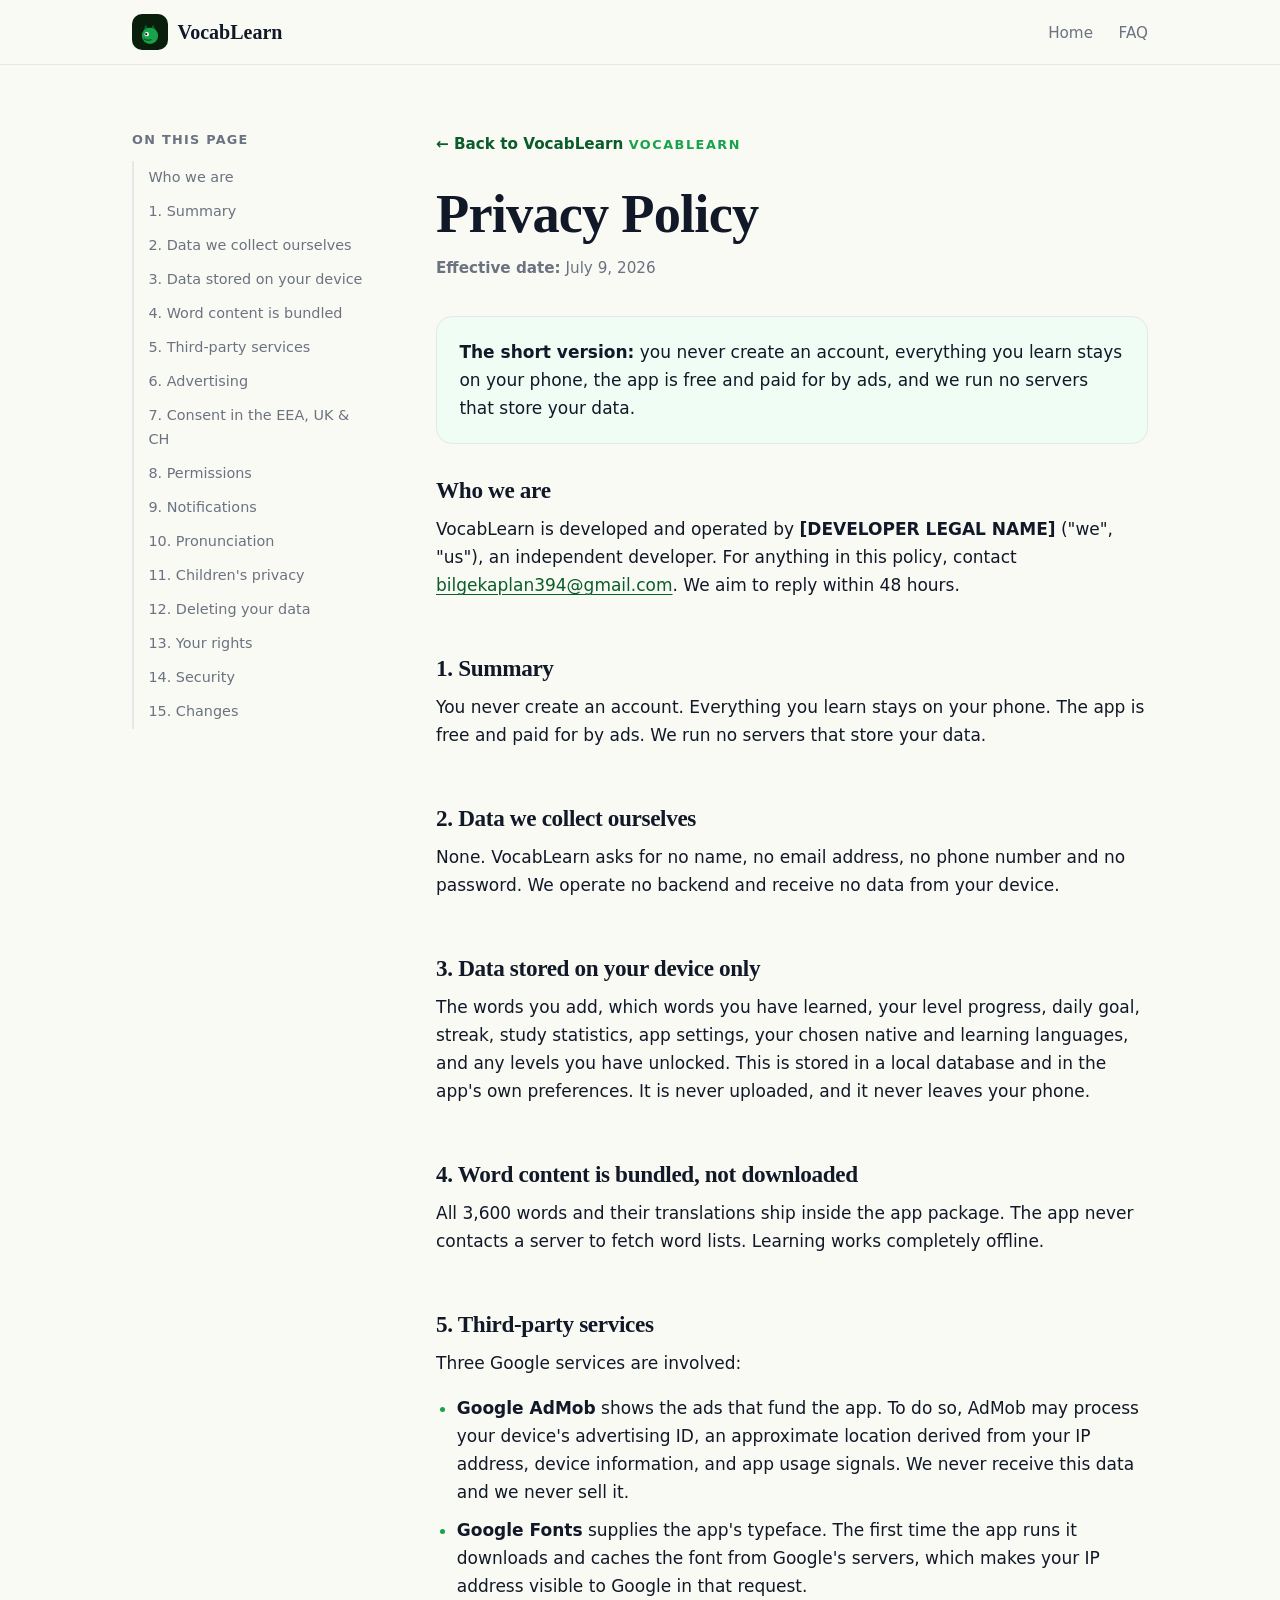
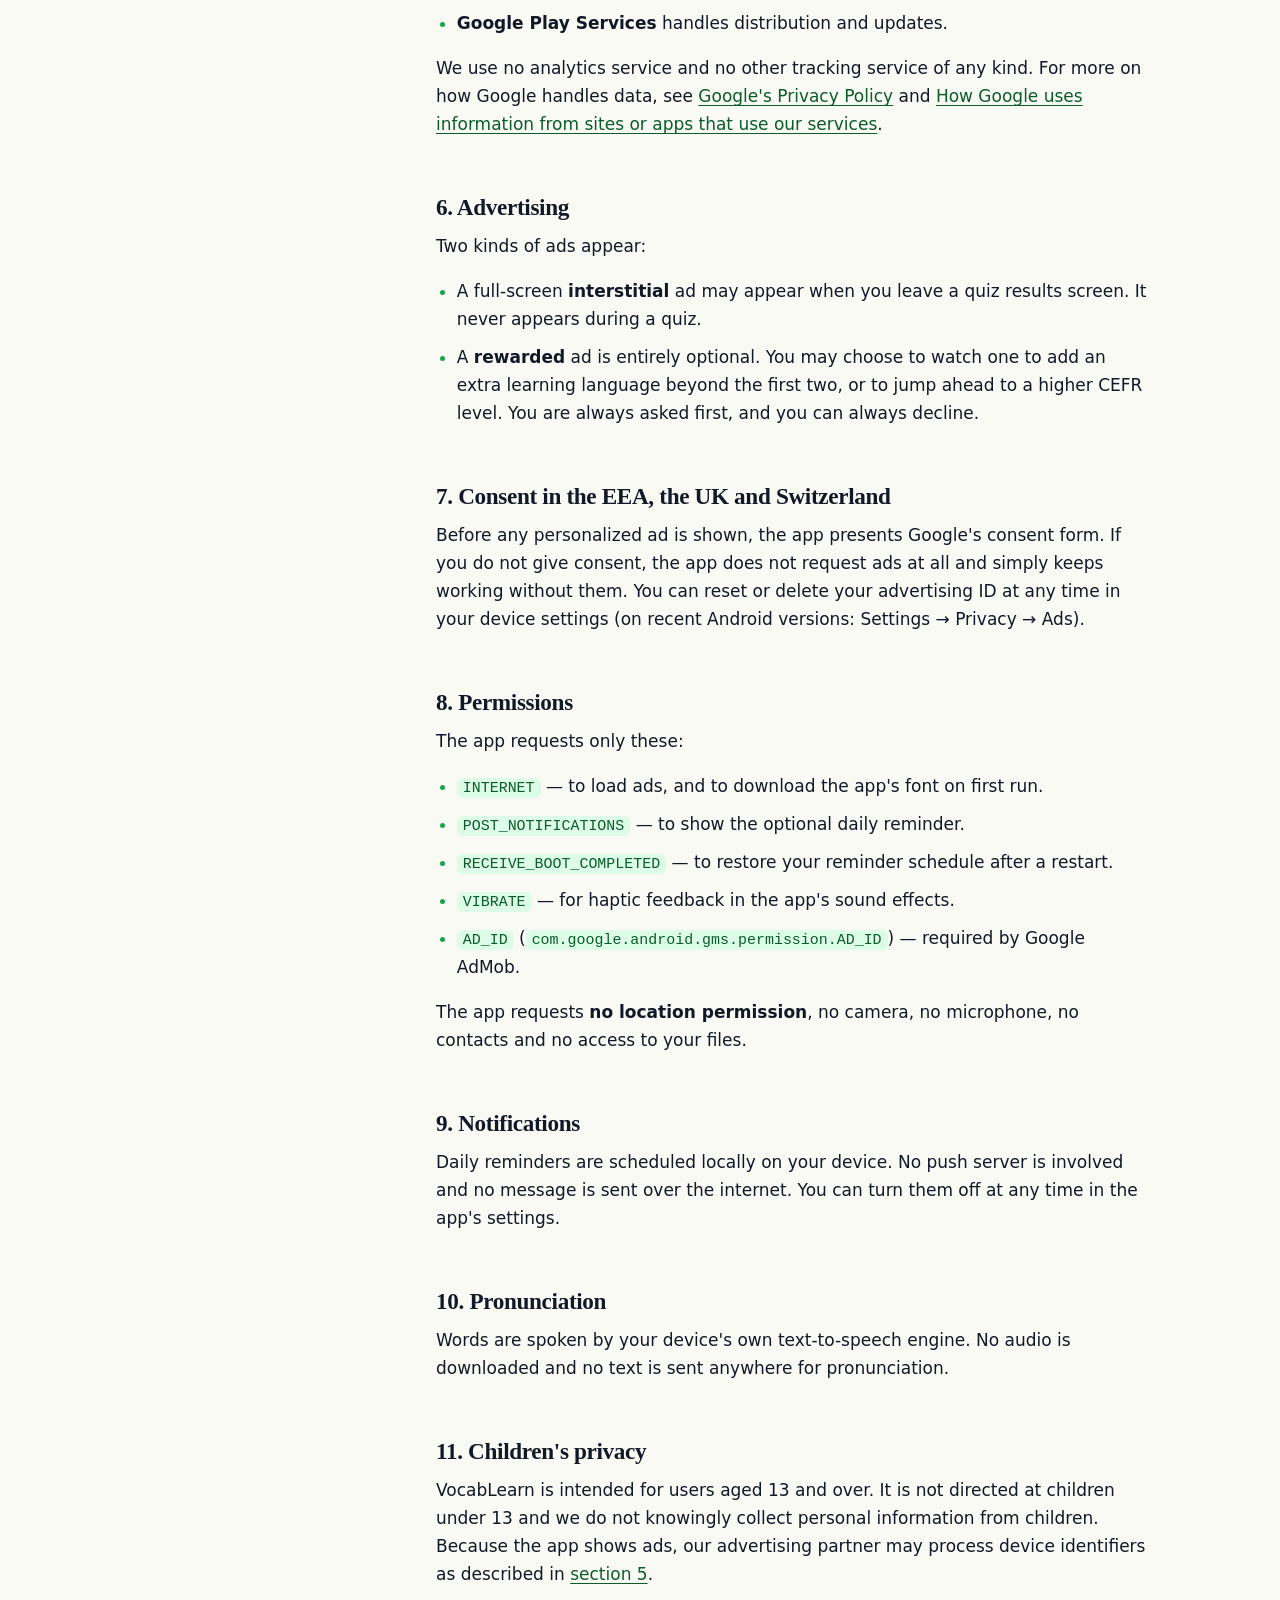
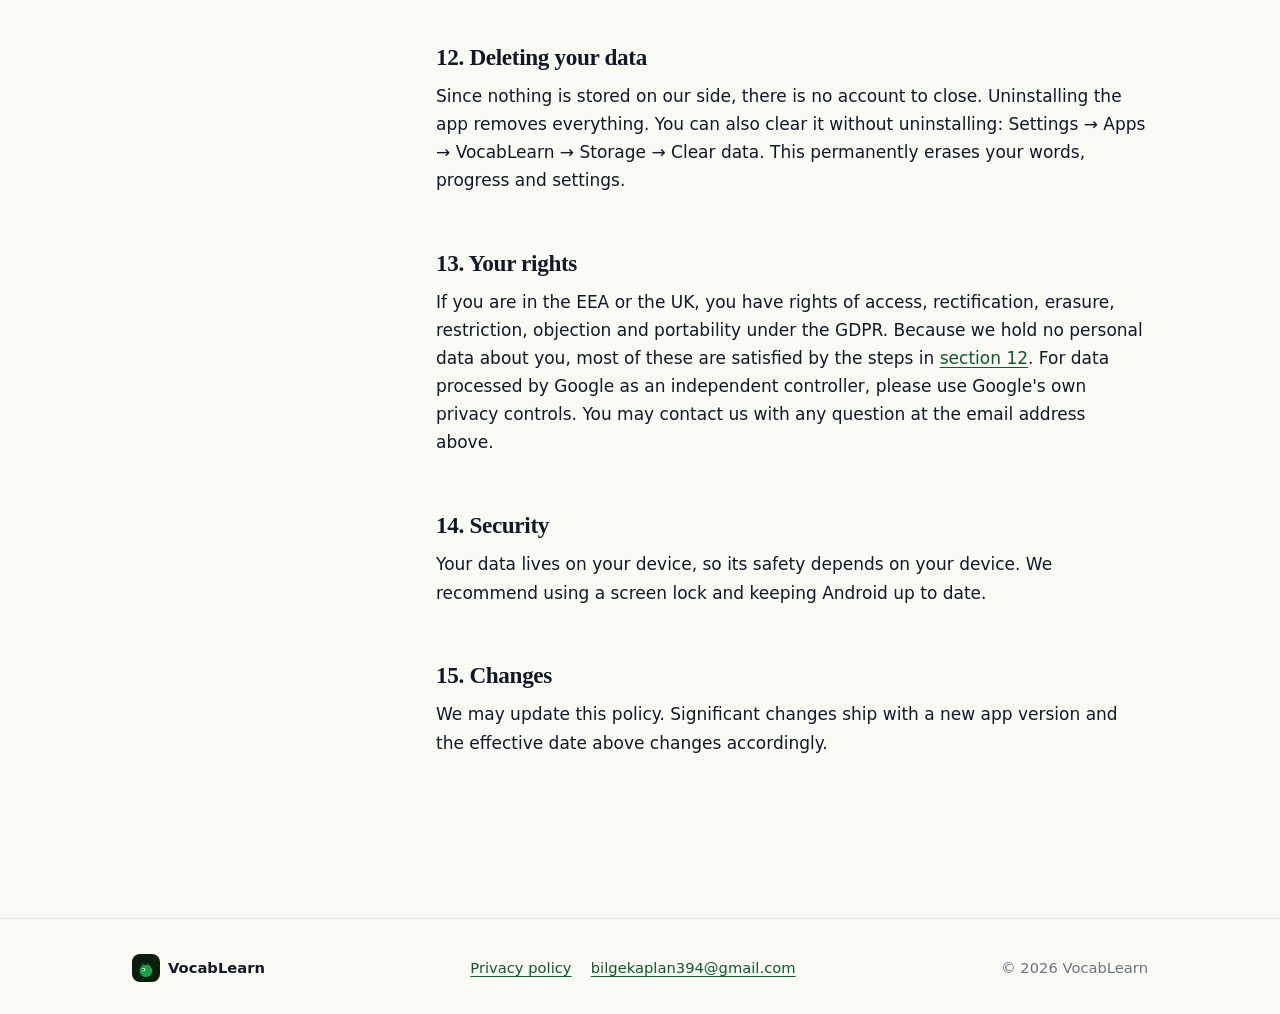
==== privacy.html @ d07ab274 "Add files via upload" ====
<!DOCTYPE html>
<html lang="en" class="no-js">
<head>
  <meta charset="UTF-8">
  <meta name="viewport" content="width=device-width, initial-scale=1.0">
  <title>Privacy Policy — VocabLearn</title>
  <meta name="description" content="VocabLearn's privacy policy: no account, no backend, no analytics. Your learning data stays on your device. Ads are served by Google AdMob.">

  <meta property="og:type" content="website">
  <meta property="og:title" content="Privacy Policy — VocabLearn">
  <meta property="og:description" content="No account, no backend, no analytics. Your learning data stays on your device.">
  <meta property="og:site_name" content="VocabLearn">

  <link rel="icon" href="data:image/svg+xml,%3Csvg xmlns='http://www.w3.org/2000/svg' viewBox='0 0 48 48'%3E%3Crect width='48' height='48' rx='11' fill='%230A1E0C'/%3E%3Cpath d='M10 24 L16 10 L23 21 L30 10 L37 24 Z' fill='%230A5C2A'/%3E%3Ccircle cx='24' cy='31' r='15' fill='%2316A34A'/%3E%3Ccircle cx='18' cy='28' r='4' fill='%23ffffff'/%3E%3Ccircle cx='17' cy='28' r='2' fill='%230A1E0C'/%3E%3C/svg%3E">

  <link rel="stylesheet" href="styles.css">
  <script>document.documentElement.classList.remove('no-js');</script>
</head>
<body>

  <header class="site-header">
    <div class="container nav">
      <a class="brand" href="index.html" aria-label="VocabLearn home">
        <span class="brand-mark" aria-hidden="true">
          <svg viewBox="0 0 48 48" xmlns="http://www.w3.org/2000/svg" aria-hidden="true">
            <path d="M10 26 L16 10 L23 22 L30 10 L37 26 Z" fill="#0A5C2A"/>
            <circle cx="24" cy="31" r="15" fill="#16A34A"/>
            <circle cx="18" cy="28" r="4" fill="#ffffff"/>
            <circle cx="17" cy="28" r="2" fill="#0A1E0C"/>
            <path d="M13 37 Q19 41 26 38" fill="none" stroke="#0A5C2A" stroke-width="2.4" stroke-linecap="round"/>
          </svg>
        </span>
        VocabLearn
      </a>
      <nav aria-label="Main">
        <ul class="nav-links">
          <li><a href="index.html">Home</a></li>
          <li class="hide-sm"><a href="index.html#faq">FAQ</a></li>
        </ul>
      </nav>
    </div>
  </header>

  <main class="container policy-layout">

    <aside class="toc" aria-label="Table of contents">
      <p class="toc-title">On this page</p>
      <ol>
        <li><a href="#who">Who we are</a></li>
        <li><a href="#summary">1. Summary</a></li>
        <li><a href="#data-we-collect">2. Data we collect ourselves</a></li>
        <li><a href="#on-device">3. Data stored on your device</a></li>
        <li><a href="#bundled">4. Word content is bundled</a></li>
        <li><a href="#third-party">5. Third-party services</a></li>
        <li><a href="#advertising">6. Advertising</a></li>
        <li><a href="#consent">7. Consent in the EEA, UK &amp; CH</a></li>
        <li><a href="#permissions">8. Permissions</a></li>
        <li><a href="#notifications">9. Notifications</a></li>
        <li><a href="#pronunciation">10. Pronunciation</a></li>
        <li><a href="#children">11. Children's privacy</a></li>
        <li><a href="#deleting">12. Deleting your data</a></li>
        <li><a href="#rights">13. Your rights</a></li>
        <li><a href="#security">14. Security</a></li>
        <li><a href="#changes">15. Changes</a></li>
      </ol>
    </aside>

    <article class="policy">
      <a class="back-link" href="index.html">← Back to VocabLearn</a>

      <span class="eyebrow">VocabLearn</span>
      <h1>Privacy Policy</h1>
      <p class="effective"><strong>Effective date:</strong> July 9, 2026</p>

      <div class="summary-card">
        <p><strong>The short version:</strong> you never create an account, everything you learn stays on your phone, the app is free and paid for by ads, and we run no servers that store your data.</p>
      </div>

      <h2 id="who">Who we are <a class="anchor-link" href="#who" aria-label="Link to this section">#</a></h2>
      <!-- OWNER: replace [DEVELOPER LEGAL NAME] below with your legal name
           before publishing this page. -->
      <p>VocabLearn is developed and operated by <strong>[DEVELOPER LEGAL NAME]</strong> ("we", "us"), an independent developer. For anything in this policy, contact <a href="mailto:bilgekaplan394@gmail.com">bilgekaplan394@gmail.com</a>. We aim to reply within 48 hours.</p>

      <h2 id="summary">1. Summary <a class="anchor-link" href="#summary" aria-label="Link to this section">#</a></h2>
      <p>You never create an account. Everything you learn stays on your phone. The app is free and paid for by ads. We run no servers that store your data.</p>

      <h2 id="data-we-collect">2. Data we collect ourselves <a class="anchor-link" href="#data-we-collect" aria-label="Link to this section">#</a></h2>
      <p>None. VocabLearn asks for no name, no email address, no phone number and no password. We operate no backend and receive no data from your device.</p>

      <h2 id="on-device">3. Data stored on your device only <a class="anchor-link" href="#on-device" aria-label="Link to this section">#</a></h2>
      <p>The words you add, which words you have learned, your level progress, daily goal, streak, study statistics, app settings, your chosen native and learning languages, and any levels you have unlocked. This is stored in a local database and in the app's own preferences. It is never uploaded, and it never leaves your phone.</p>

      <h2 id="bundled">4. Word content is bundled, not downloaded <a class="anchor-link" href="#bundled" aria-label="Link to this section">#</a></h2>
      <p>All 3,600 words and their translations ship inside the app package. The app never contacts a server to fetch word lists. Learning works completely offline.</p>

      <h2 id="third-party">5. Third-party services <a class="anchor-link" href="#third-party" aria-label="Link to this section">#</a></h2>
      <p>Three Google services are involved:</p>
      <ul>
        <li><strong>Google AdMob</strong> shows the ads that fund the app. To do so, AdMob may process your device's advertising ID, an approximate location derived from your IP address, device information, and app usage signals. We never receive this data and we never sell it.</li>
        <li><strong>Google Fonts</strong> supplies the app's typeface. The first time the app runs it downloads and caches the font from Google's servers, which makes your IP address visible to Google in that request.</li>
        <li><strong>Google Play Services</strong> handles distribution and updates.</li>
      </ul>
      <p>We use no analytics service and no other tracking service of any kind. For more on how Google handles data, see <a href="https://policies.google.com/privacy" rel="noopener">Google's Privacy Policy</a> and <a href="https://policies.google.com/technologies/partner-sites" rel="noopener">How Google uses information from sites or apps that use our services</a>.</p>

      <h2 id="advertising">6. Advertising <a class="anchor-link" href="#advertising" aria-label="Link to this section">#</a></h2>
      <p>Two kinds of ads appear:</p>
      <ul>
        <li>A full-screen <strong>interstitial</strong> ad may appear when you leave a quiz results screen. It never appears during a quiz.</li>
        <li>A <strong>rewarded</strong> ad is entirely optional. You may choose to watch one to add an extra learning language beyond the first two, or to jump ahead to a higher CEFR level. You are always asked first, and you can always decline.</li>
      </ul>

      <h2 id="consent">7. Consent in the EEA, the UK and Switzerland <a class="anchor-link" href="#consent" aria-label="Link to this section">#</a></h2>
      <p>Before any personalized ad is shown, the app presents Google's consent form. If you do not give consent, the app does not request ads at all and simply keeps working without them. You can reset or delete your advertising ID at any time in your device settings (on recent Android versions: Settings → Privacy → Ads).</p>

      <h2 id="permissions">8. Permissions <a class="anchor-link" href="#permissions" aria-label="Link to this section">#</a></h2>
      <p>The app requests only these:</p>
      <ul>
        <li><code>INTERNET</code> — to load ads, and to download the app's font on first run.</li>
        <li><code>POST_NOTIFICATIONS</code> — to show the optional daily reminder.</li>
        <li><code>RECEIVE_BOOT_COMPLETED</code> — to restore your reminder schedule after a restart.</li>
        <li><code>VIBRATE</code> — for haptic feedback in the app's sound effects.</li>
        <li><code>AD_ID</code> (<code>com.google.android.gms.permission.AD_ID</code>) — required by Google AdMob.</li>
      </ul>
      <p>The app requests <strong>no location permission</strong>, no camera, no microphone, no contacts and no access to your files.</p>

      <h2 id="notifications">9. Notifications <a class="anchor-link" href="#notifications" aria-label="Link to this section">#</a></h2>
      <p>Daily reminders are scheduled locally on your device. No push server is involved and no message is sent over the internet. You can turn them off at any time in the app's settings.</p>

      <h2 id="pronunciation">10. Pronunciation <a class="anchor-link" href="#pronunciation" aria-label="Link to this section">#</a></h2>
      <p>Words are spoken by your device's own text-to-speech engine. No audio is downloaded and no text is sent anywhere for pronunciation.</p>

      <h2 id="children">11. Children's privacy <a class="anchor-link" href="#children" aria-label="Link to this section">#</a></h2>
      <p>VocabLearn is intended for users aged 13 and over. It is not directed at children under 13 and we do not knowingly collect personal information from children. Because the app shows ads, our advertising partner may process device identifiers as described in <a href="#third-party">section 5</a>.</p>

      <h2 id="deleting">12. Deleting your data <a class="anchor-link" href="#deleting" aria-label="Link to this section">#</a></h2>
      <p>Since nothing is stored on our side, there is no account to close. Uninstalling the app removes everything. You can also clear it without uninstalling: Settings → Apps → VocabLearn → Storage → Clear data. This permanently erases your words, progress and settings.</p>

      <h2 id="rights">13. Your rights <a class="anchor-link" href="#rights" aria-label="Link to this section">#</a></h2>
      <p>If you are in the EEA or the UK, you have rights of access, rectification, erasure, restriction, objection and portability under the GDPR. Because we hold no personal data about you, most of these are satisfied by the steps in <a href="#deleting">section 12</a>. For data processed by Google as an independent controller, please use Google's own privacy controls. You may contact us with any question at the email address above.</p>

      <h2 id="security">14. Security <a class="anchor-link" href="#security" aria-label="Link to this section">#</a></h2>
      <p>Your data lives on your device, so its safety depends on your device. We recommend using a screen lock and keeping Android up to date.</p>

      <h2 id="changes">15. Changes <a class="anchor-link" href="#changes" aria-label="Link to this section">#</a></h2>
      <p>We may update this policy. Significant changes ship with a new app version and the effective date above changes accordingly.</p>
    </article>

  </main>

  <footer class="site-footer">
    <div class="container footer-row">
      <span class="footer-brand">
        <span class="brand-mark" aria-hidden="true">
          <svg viewBox="0 0 48 48" xmlns="http://www.w3.org/2000/svg" aria-hidden="true">
            <path d="M10 26 L16 10 L23 22 L30 10 L37 26 Z" fill="#0A5C2A"/>
            <circle cx="24" cy="31" r="15" fill="#16A34A"/>
            <circle cx="18" cy="28" r="4" fill="#ffffff"/>
            <circle cx="17" cy="28" r="2" fill="#0A1E0C"/>
          </svg>
        </span>
        VocabLearn
      </span>
      <nav aria-label="Footer">
        <a href="privacy.html" aria-current="page">Privacy policy</a>
        <a href="mailto:bilgekaplan394@gmail.com">bilgekaplan394@gmail.com</a>
      </nav>
      <span>© 2026 VocabLearn</span>
    </div>
  </footer>

</body>
</html>
---- styles.css ----
/* ============================================================
   VocabLearn — shared stylesheet (index.html + privacy.html)
   No external assets. System fonts only.
   ============================================================ */

/* ---------- Design tokens ---------- */
:root {
  /* Brand */
  --green:        #16A34A;
  --green-dark:   #0A5C2A;
  --green-pale:   #DCFCE7;
  --green-wash:   #F0FDF4;
  --forest:       #0A1E0C;

  /* Surfaces & text (light) */
  --bg:           #FAFAF5;
  --surface:      #FFFFFF;
  --text:         #111827;
  --muted:        #6B7280;
  --border:       #E5E7EB;

  /* Derived */
  --shadow-sm:    0 1px 2px rgba(17, 24, 39, 0.05);
  --shadow-md:    0 6px 24px rgba(10, 30, 12, 0.08);
  --shadow-lg:    0 16px 48px rgba(10, 30, 12, 0.12);
  --tint:         var(--green-wash);
  --chip:         var(--green-pale);

  /* Type */
  --font-display: Charter, "Bitstream Charter", "Iowan Old Style",
                  Georgia, Cambria, "Times New Roman", serif;
  --font-body:    system-ui, -apple-system, "Segoe UI", Roboto,
                  "Helvetica Neue", Arial, sans-serif;

  /* Motion */
  --ease-out:     cubic-bezier(0, 0, 0.2, 1);
  --ease-spring:  cubic-bezier(0.34, 1.56, 0.64, 1);

  /* Layout */
  --radius:       16px;
  --radius-sm:    12px;
  --radius-lg:    20px;
  --max-w:        1080px;
}

@media (prefers-color-scheme: dark) {
  :root {
    --bg:        #0E1512;
    --surface:   #17201C;
    --text:      #ECF1ED;
    --muted:     #8A968E;
    --border:    #2A352F;
    --tint:      #14201A;
    --chip:      #123B22;
    --shadow-sm: 0 1px 2px rgba(0, 0, 0, 0.4);
    --shadow-md: 0 6px 24px rgba(0, 0, 0, 0.45);
    --shadow-lg: 0 16px 48px rgba(0, 0, 0, 0.55);
  }
}

/* ---------- Base ---------- */
*, *::before, *::after { box-sizing: border-box; }

html {
  scroll-behavior: smooth;
  -webkit-text-size-adjust: 100%;
}

body {
  margin: 0;
  font-family: var(--font-body);
  font-size: 1.0625rem;
  line-height: 1.65;
  color: var(--text);
  background: var(--bg);
  overflow-x: hidden;
}

img, svg { display: block; max-width: 100%; }

h1, h2, h3 {
  font-family: var(--font-display);
  font-weight: 700;
  line-height: 1.15;
  letter-spacing: -0.015em;
  margin: 0 0 0.5em;
  text-wrap: balance;
}

h1 { font-size: clamp(2.2rem, 5.5vw, 3.4rem); }
h2 { font-size: clamp(1.6rem, 3.5vw, 2.2rem); }
h3 { font-size: 1.15rem; font-family: var(--font-body); font-weight: 650; letter-spacing: 0; }

p { margin: 0 0 1em; }

a {
  color: var(--green-dark);
  text-decoration-thickness: 1px;
  text-underline-offset: 3px;
}
@media (prefers-color-scheme: dark) {
  a { color: #4ADE80; }
}
a:hover { color: var(--green); }

:focus-visible {
  outline: 3px solid var(--green);
  outline-offset: 3px;
  border-radius: 4px;
}

::selection { background: var(--green-pale); color: var(--forest); }

.container {
  max-width: var(--max-w);
  margin-inline: auto;
  padding-inline: clamp(1.1rem, 4vw, 2rem);
}

.section { padding-block: clamp(3.5rem, 8vw, 6rem); }

.section-head {
  max-width: 40rem;
  margin-bottom: clamp(2rem, 5vw, 3rem);
}

.eyebrow {
  display: inline-block;
  font-size: 0.8rem;
  font-weight: 700;
  letter-spacing: 0.12em;
  text-transform: uppercase;
  color: var(--green);
  margin-bottom: 0.6rem;
}

.lead { color: var(--muted); font-size: 1.1rem; }

/* ---------- Header ---------- */
.site-header {
  position: sticky;
  top: 0;
  z-index: 50;
  background: color-mix(in srgb, var(--bg) 85%, transparent);
  backdrop-filter: blur(10px);
  -webkit-backdrop-filter: blur(10px);
  border-bottom: 1px solid var(--border);
}

.nav {
  display: flex;
  align-items: center;
  justify-content: space-between;
  gap: 1rem;
  min-height: 64px;
}

.brand {
  display: inline-flex;
  align-items: center;
  gap: 0.6rem;
  font-family: var(--font-display);
  font-weight: 700;
  font-size: 1.25rem;
  color: var(--text);
  text-decoration: none;
}
.brand:hover { color: var(--text); }

.brand-mark {
  width: 36px;
  height: 36px;
  border-radius: 10px;
  background: var(--forest);
  display: grid;
  place-items: center;
  flex-shrink: 0;
}
.brand-mark svg { width: 26px; height: 26px; }

.nav-links {
  display: flex;
  align-items: center;
  gap: clamp(0.8rem, 2.5vw, 1.6rem);
  list-style: none;
  margin: 0;
  padding: 0;
}
.nav-links a {
  color: var(--muted);
  text-decoration: none;
  font-size: 0.95rem;
  font-weight: 500;
  transition: color 150ms var(--ease-out);
}
.nav-links a:hover { color: var(--text); }

@media (max-width: 640px) {
  .nav-links li.hide-sm { display: none; }
}

/* ---------- Buttons ---------- */
.btn {
  display: inline-flex;
  align-items: center;
  gap: 0.6rem;
  padding: 0.85rem 1.5rem;
  border-radius: 999px;
  font-weight: 650;
  font-size: 1rem;
  text-decoration: none;
  border: none;
  cursor: pointer;
  transition: transform 150ms var(--ease-out), box-shadow 150ms var(--ease-out);
}

.btn-primary {
  background: var(--green);
  color: var(--forest); /* AA contrast on brand green */
  box-shadow: var(--shadow-md);
}
.btn-primary:hover {
  color: var(--forest);
  transform: translateY(-2px);
  box-shadow: var(--shadow-lg);
}
.btn-primary:active { transform: translateY(0) scale(0.98); }

/* "Coming soon" state: real button look, clearly not yet live */
.btn-soon {
  background: var(--surface);
  color: var(--muted);
  border: 1.5px dashed var(--border);
  cursor: default;
  box-shadow: none;
}
.btn-soon:hover { transform: none; color: var(--muted); }
.btn-soon .dot {
  width: 8px; height: 8px; border-radius: 50%;
  background: var(--green);
  animation: soft-pulse 2.4s ease-in-out infinite;
}

@keyframes soft-pulse {
  0%, 100% { opacity: 1; transform: scale(1); }
  50%      { opacity: 0.45; transform: scale(0.8); }
}

/* ---------- Hero ---------- */
.hero {
  position: relative;
  padding-block: clamp(3.5rem, 9vw, 7rem);
  background:
    radial-gradient(60rem 30rem at 85% -10%, var(--tint) 0%, transparent 60%),
    var(--bg);
}

.hero-grid {
  display: grid;
  grid-template-columns: 1.15fr 0.85fr;
  gap: clamp(2rem, 6vw, 4.5rem);
  align-items: center;
}
@media (max-width: 820px) {
  .hero-grid { grid-template-columns: 1fr; }
}

.hero-badges {
  display: flex;
  flex-wrap: wrap;
  gap: 0.5rem;
  margin-bottom: 1.2rem;
}
.badge {
  font-size: 0.8rem;
  font-weight: 600;
  color: var(--green-dark);
  background: var(--chip);
  border-radius: 999px;
  padding: 0.3rem 0.85rem;
}
@media (prefers-color-scheme: dark) {
  .badge { color: var(--green-pale); }
}

.hero h1 { margin-bottom: 0.4em; }
.hero .promise { max-width: 32ch; }
.hero .support {
  color: var(--muted);
  font-size: 1.15rem;
  max-width: 46ch;
  margin-bottom: 2rem;
}

.hero-cta { display: flex; flex-wrap: wrap; align-items: center; gap: 1rem; }
.hero-note { font-size: 0.9rem; color: var(--muted); margin: 0; }

/* App icon panel */
.hero-icon {
  justify-self: center;
  position: relative;
}

.app-icon {
  width: clamp(200px, 28vw, 300px);
  aspect-ratio: 1;
  border-radius: 24%;
  background:
    radial-gradient(120% 120% at 20% 15%, #123B18 0%, var(--forest) 60%);
  box-shadow: var(--shadow-lg), inset 0 1px 0 rgba(255,255,255,0.06);
  display: grid;
  place-items: center;
  padding: 12%;
}
.app-icon svg { width: 100%; height: auto; }

/* gentle idle sway for the iguana */
.iguana-idle { animation: sway 6s ease-in-out infinite; transform-origin: 50% 90%; }
@keyframes sway {
  0%, 100% { transform: rotate(0deg); }
  50%      { transform: rotate(-2.5deg); }
}

.leaf-accent {
  position: absolute;
  color: var(--green);
  opacity: 0.35;
  width: 44px;
}
.leaf-1 { top: -18px; right: -10px; transform: rotate(30deg); }
.leaf-2 { bottom: -14px; left: -22px; transform: rotate(-115deg); width: 36px; }

/* ---------- CEFR trail (signature element) ---------- */
.cefr-trail {
  margin-top: clamp(3rem, 7vw, 4.5rem);
}
.cefr-title {
  font-size: 0.85rem;
  font-weight: 600;
  color: var(--muted);
  text-align: center;
  margin-bottom: 1rem;
}
.cefr-steps {
  display: grid;
  grid-template-columns: repeat(6, 1fr);
  gap: 0.6rem;
  list-style: none;
  margin: 0;
  padding: 0;
}
.cefr-steps li {
  background: var(--surface);
  border: 1px solid var(--border);
  border-radius: var(--radius-sm);
  text-align: center;
  padding: 0.8rem 0.3rem;
  box-shadow: var(--shadow-sm);
  transition: transform 250ms var(--ease-spring), box-shadow 250ms var(--ease-out),
              border-color 250ms var(--ease-out);
}
.cefr-steps li:hover {
  transform: translateY(-4px);
  border-color: var(--green);
  box-shadow: var(--shadow-md);
}
.cefr-steps .lvl {
  display: block;
  font-family: var(--font-display);
  font-weight: 700;
  font-size: 1.3rem;
  color: var(--green-dark);
}
@media (prefers-color-scheme: dark) {
  .cefr-steps .lvl { color: #4ADE80; }
}
.cefr-steps .count {
  display: block;
  font-size: 0.75rem;
  color: var(--muted);
}
@media (max-width: 560px) {
  .cefr-steps { grid-template-columns: repeat(3, 1fr); }
}

/* ---------- Features ---------- */
.features { background: var(--tint); }

.feature-grid {
  display: grid;
  grid-template-columns: repeat(auto-fit, minmax(250px, 1fr));
  gap: 1.1rem;
}

.feature-card {
  background: var(--surface);
  border: 1px solid var(--border);
  border-radius: var(--radius);
  padding: 1.5rem 1.4rem;
  box-shadow: var(--shadow-sm);
  transition: transform 250ms var(--ease-spring), box-shadow 250ms var(--ease-out);
}
.feature-card:hover {
  transform: translateY(-5px);
  box-shadow: var(--shadow-md);
}
.feature-card h3 { margin-top: 0.9rem; margin-bottom: 0.35rem; }
.feature-card p { color: var(--muted); font-size: 0.97rem; margin: 0; }

.feature-icon {
  width: 44px;
  height: 44px;
  border-radius: 12px;
  background: var(--chip);
  color: var(--green-dark);
  display: grid;
  place-items: center;
}
@media (prefers-color-scheme: dark) {
  .feature-icon { color: var(--green-pale); }
}
.feature-icon svg { width: 24px; height: 24px; }

/* ---------- How it works ---------- */
.steps {
  display: grid;
  grid-template-columns: repeat(3, 1fr);
  gap: 1.2rem;
  counter-reset: step;
}
@media (max-width: 760px) {
  .steps { grid-template-columns: 1fr; }
}

.step {
  position: relative;
  background: var(--surface);
  border: 1px solid var(--border);
  border-radius: var(--radius);
  padding: 1.6rem 1.4rem 1.4rem;
  box-shadow: var(--shadow-sm);
}
.step::before {
  counter-increment: step;
  content: counter(step);
  display: inline-grid;
  place-items: center;
  width: 38px;
  height: 38px;
  border-radius: 50%;
  background: var(--green);
  color: var(--forest); /* AA contrast on brand green */
  font-weight: 700;
  font-size: 1.05rem;
  margin-bottom: 1rem;
}
.step h3 { margin-bottom: 0.35rem; }
.step p { color: var(--muted); font-size: 0.97rem; margin: 0; }

/* ---------- Screenshots ---------- */
.shots { background: var(--tint); }

.shot-strip {
  display: grid;
  grid-template-columns: repeat(4, 1fr);
  gap: 1.1rem;
}
@media (max-width: 900px) { .shot-strip { grid-template-columns: repeat(2, 1fr); } }
@media (max-width: 480px) { .shot-strip { grid-template-columns: 1fr; } }

.phone {
  aspect-ratio: 9 / 19;
  border-radius: 26px;
  border: 1.5px solid var(--border);
  background: var(--surface);
  box-shadow: var(--shadow-sm);
  padding: 10px;
  transition: transform 250ms var(--ease-spring), box-shadow 250ms var(--ease-out);
}
.phone:hover { transform: translateY(-5px); box-shadow: var(--shadow-md); }

.phone-screen {
  height: 100%;
  border-radius: 18px;
  border: 1.5px dashed var(--border);
  background:
    linear-gradient(160deg, var(--tint) 0%, var(--surface) 70%);
  display: grid;
  place-items: center;
  text-align: center;
  color: var(--muted);
  font-size: 0.85rem;
  padding: 1rem;
}
.phone-screen svg { width: 40px; height: 40px; margin-inline: auto; margin-bottom: 0.5rem; opacity: 0.6; }

/* ---------- FAQ ---------- */
.faq-list {
  max-width: 46rem;
  display: grid;
  gap: 0.8rem;
}

.faq-item {
  background: var(--surface);
  border: 1px solid var(--border);
  border-radius: var(--radius-sm);
  box-shadow: var(--shadow-sm);
  overflow: hidden;
}
.faq-item summary {
  list-style: none;
  cursor: pointer;
  padding: 1.1rem 1.3rem;
  font-weight: 650;
  display: flex;
  justify-content: space-between;
  align-items: center;
  gap: 1rem;
}
.faq-item summary::-webkit-details-marker { display: none; }
.faq-item summary::after {
  content: "";
  flex-shrink: 0;
  width: 10px;
  height: 10px;
  border-right: 2px solid var(--green);
  border-bottom: 2px solid var(--green);
  transform: rotate(45deg);
  transition: transform 250ms var(--ease-out);
}
.faq-item[open] summary::after { transform: rotate(-135deg); }
.faq-item .answer {
  padding: 0 1.3rem 1.2rem;
  color: var(--muted);
}
.faq-item .answer p:last-child { margin-bottom: 0; }

/* ---------- Bottom CTA ---------- */
.cta-band {
  background: var(--forest);
  color: var(--green-pale);
  border-radius: var(--radius-lg);
  padding: clamp(2.2rem, 6vw, 3.5rem);
  display: grid;
  grid-template-columns: 1fr auto;
  align-items: center;
  gap: 1.5rem;
}
@media (max-width: 720px) { .cta-band { grid-template-columns: 1fr; } }
.cta-band h2 { color: #ffffff; margin-bottom: 0.3em; }
.cta-band p { color: var(--green-pale); margin: 0; opacity: 0.9; }
.cta-band .btn-soon {
  background: rgba(255, 255, 255, 0.06);
  border-color: rgba(220, 252, 231, 0.35);
  color: var(--green-pale);
}

/* ---------- Footer ---------- */
.site-footer {
  border-top: 1px solid var(--border);
  padding-block: 2.2rem;
  margin-top: clamp(3rem, 7vw, 5rem);
}
.footer-row {
  display: flex;
  flex-wrap: wrap;
  align-items: center;
  justify-content: space-between;
  gap: 1rem;
  color: var(--muted);
  font-size: 0.92rem;
}
.footer-row nav { display: flex; flex-wrap: wrap; gap: 1.2rem; }
.footer-brand { display: inline-flex; align-items: center; gap: 0.5rem; font-weight: 600; color: var(--text); }
.footer-brand .brand-mark { width: 28px; height: 28px; border-radius: 8px; }
.footer-brand .brand-mark svg { width: 20px; height: 20px; }

/* ---------- Scroll reveal ---------- */
.reveal {
  opacity: 0;
  transform: translateY(26px);
  transition: opacity 550ms ease, transform 550ms var(--ease-out);
}
.reveal.visible { opacity: 1; transform: none; }
.reveal-d1 { transition-delay: 80ms; }
.reveal-d2 { transition-delay: 160ms; }
.reveal-d3 { transition-delay: 240ms; }

/* If JS never runs (e.g. blocked), content must still be visible */
.no-js .reveal { opacity: 1; transform: none; }

/* ============================================================
   Privacy policy page
   ============================================================ */
.policy-layout {
  display: grid;
  grid-template-columns: 240px minmax(0, 1fr);
  gap: clamp(2rem, 5vw, 4rem);
  align-items: start;
  padding-block: clamp(2.5rem, 6vw, 4rem);
}
@media (max-width: 880px) {
  .policy-layout { grid-template-columns: minmax(0, 1fr); }
}

.toc {
  position: sticky;
  top: 88px;
  font-size: 0.9rem;
}
@media (max-width: 880px) {
  .toc { position: static; }
}
.toc-title {
  font-weight: 700;
  font-size: 0.8rem;
  letter-spacing: 0.1em;
  text-transform: uppercase;
  color: var(--muted);
  margin-bottom: 0.7rem;
}
.toc ol {
  list-style: none;
  margin: 0;
  padding: 0;
  border-left: 2px solid var(--border);
}
.toc li a {
  display: block;
  padding: 0.32rem 0 0.32rem 0.9rem;
  color: var(--muted);
  text-decoration: none;
  border-left: 2px solid transparent;
  margin-left: -2px;
  transition: color 150ms var(--ease-out), border-color 150ms var(--ease-out);
}
.toc li a:hover { color: var(--green-dark); border-left-color: var(--green); }
@media (prefers-color-scheme: dark) {
  .toc li a:hover { color: #4ADE80; }
}

.policy {
  max-width: 70ch;
}
.policy .eyebrow { margin-bottom: 0.3rem; }
.policy h1 { margin-bottom: 0.2em; }
.policy .effective {
  color: var(--muted);
  font-size: 0.95rem;
  margin-bottom: 2.2rem;
}
.policy h2 {
  font-size: 1.45rem;
  margin-top: 2.4em;
  scroll-margin-top: 96px;
}
.policy h2:first-of-type { margin-top: 1.4em; }
.policy ul { padding-left: 1.3rem; }
.policy li { margin-bottom: 0.55em; }
.policy li::marker { color: var(--green); }
.policy code {
  font-family: ui-monospace, SFMono-Regular, Menlo, Consolas, monospace;
  font-size: 0.88em;
  background: var(--chip);
  color: var(--green-dark);
  padding: 0.12em 0.4em;
  border-radius: 6px;
  overflow-wrap: anywhere;
}
@media (prefers-color-scheme: dark) {
  .policy code { color: var(--green-pale); }
}

.policy .summary-card {
  background: var(--tint);
  border: 1px solid var(--border);
  border-radius: var(--radius);
  padding: 1.3rem 1.4rem;
  margin: 1.5rem 0 0;
}
.policy .summary-card p { margin: 0; }

.anchor-link {
  margin-left: 0.35em;
  font-family: var(--font-body);
  font-weight: 400;
  font-size: 0.8em;
  color: var(--border);
  text-decoration: none;
  opacity: 0;
  transition: opacity 150ms var(--ease-out);
}
.policy h2:hover .anchor-link,
.anchor-link:focus-visible { opacity: 1; color: var(--green); }

.back-link {
  display: inline-flex;
  align-items: center;
  gap: 0.4rem;
  font-size: 0.95rem;
  margin-bottom: 1.6rem;
  text-decoration: none;
  font-weight: 550;
}

/* ---------- Reduced motion ---------- */
@media (prefers-reduced-motion: reduce) {
  html { scroll-behavior: auto; }
  *, *::before, *::after {
    animation-duration: 0.01ms !important;
    animation-iteration-count: 1 !important;
    transition-duration: 0.01ms !important;
  }
  .reveal { opacity: 1; transform: none; }
}
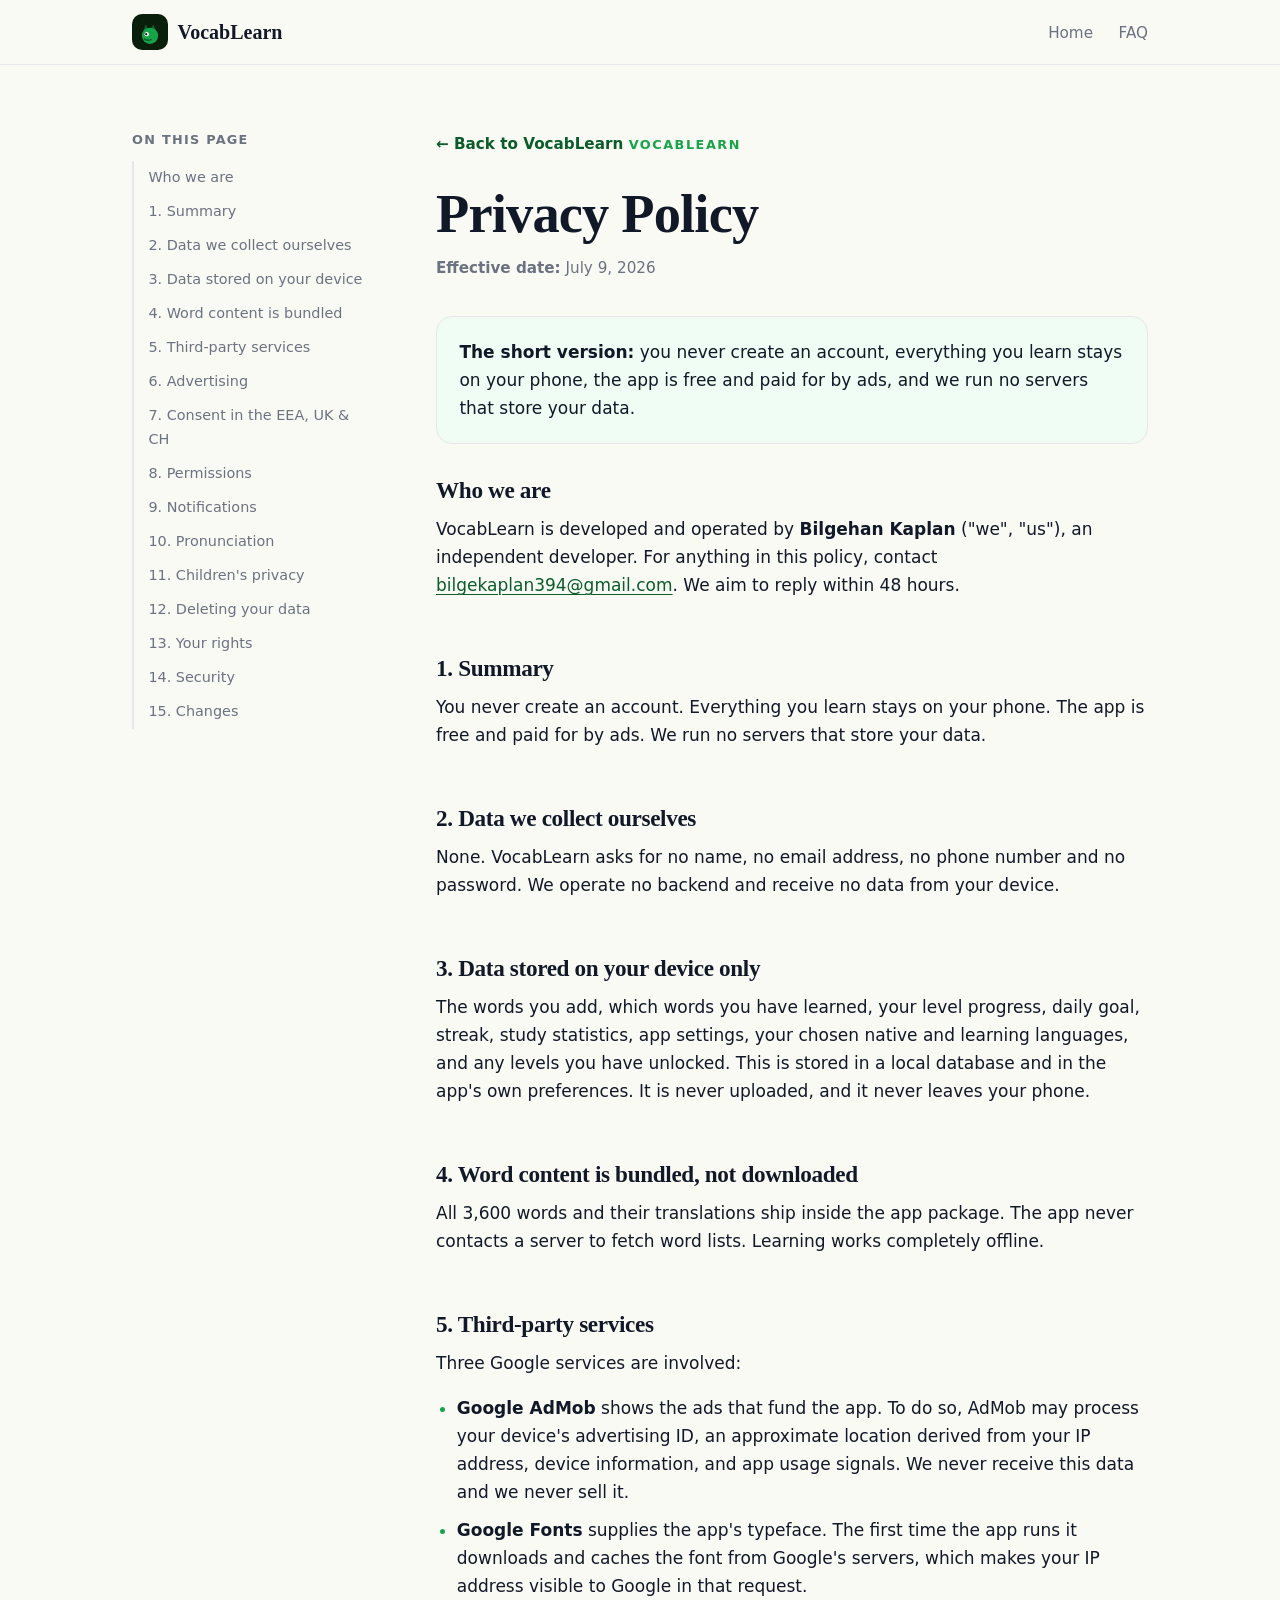
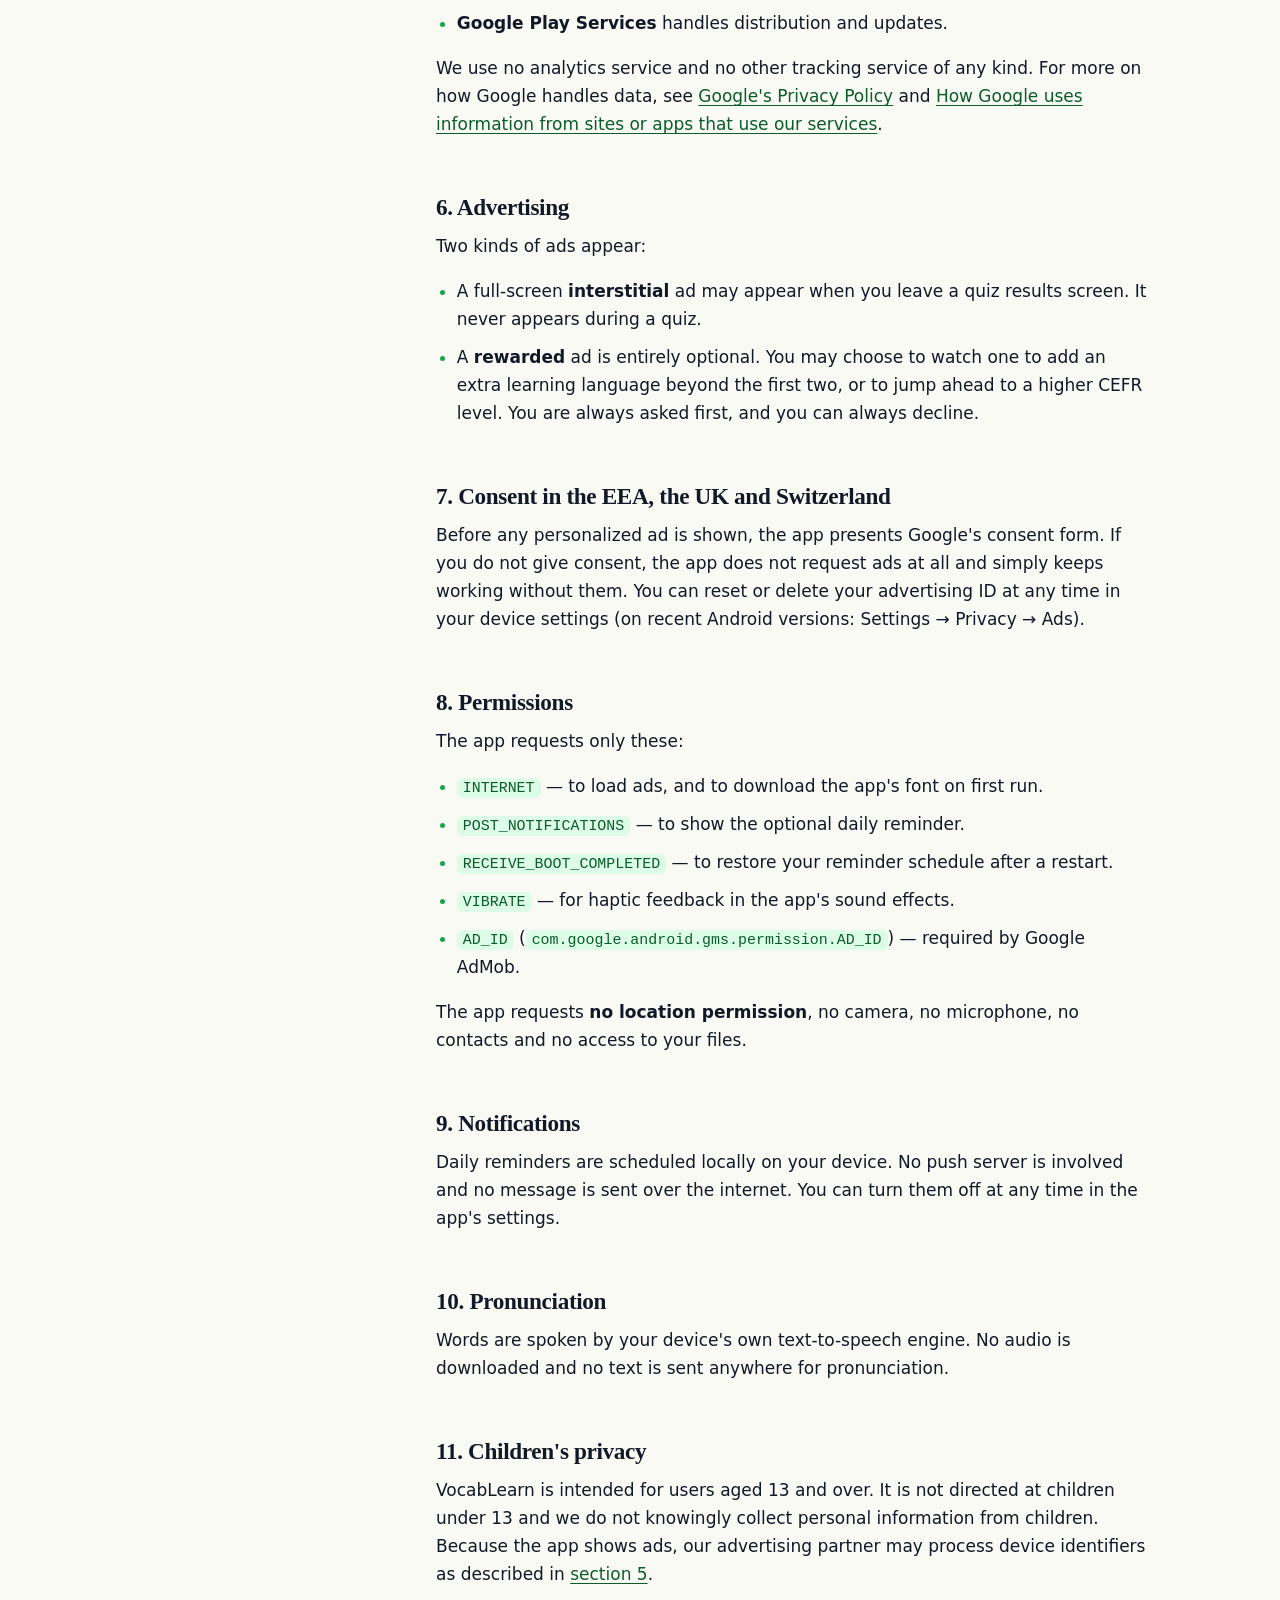
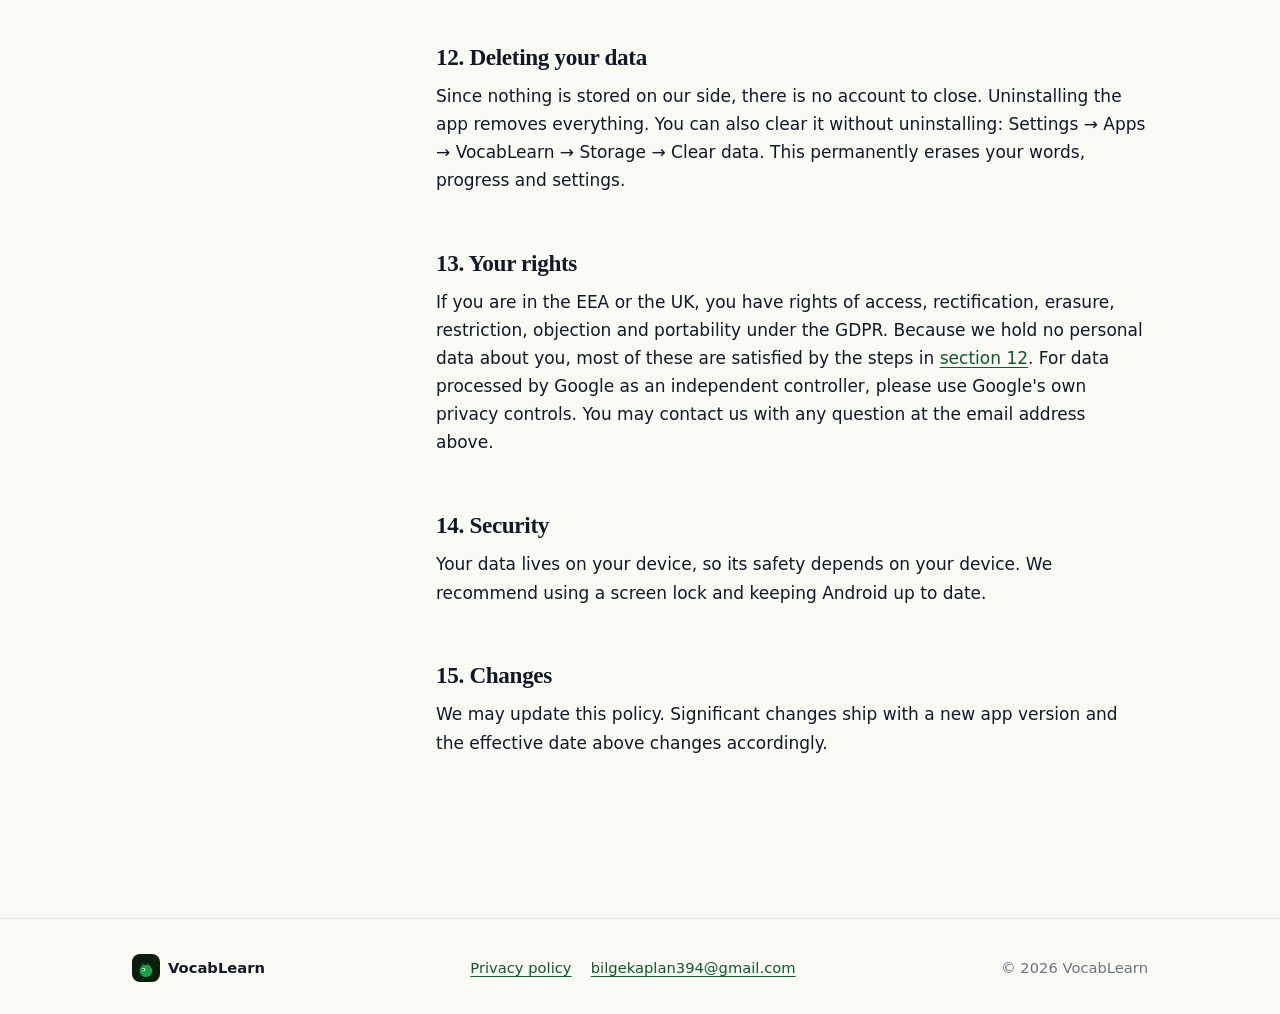
==== commit d02a510d: "Update privacy.html" ====
--- a/privacy.html
+++ b/privacy.html
@@ -79,7 +79,7 @@
       <h2 id="who">Who we are <a class="anchor-link" href="#who" aria-label="Link to this section">#</a></h2>
       <!-- OWNER: replace [DEVELOPER LEGAL NAME] below with your legal name
            before publishing this page. -->
-      <p>VocabLearn is developed and operated by <strong>[DEVELOPER LEGAL NAME]</strong> ("we", "us"), an independent developer. For anything in this policy, contact <a href="mailto:bilgekaplan394@gmail.com">bilgekaplan394@gmail.com</a>. We aim to reply within 48 hours.</p>
+      <p>VocabLearn is developed and operated by <strong>Bilgehan Kaplan</strong> ("we", "us"), an independent developer. For anything in this policy, contact <a href="mailto:bilgekaplan394@gmail.com">bilgekaplan394@gmail.com</a>. We aim to reply within 48 hours.</p>
 
       <h2 id="summary">1. Summary <a class="anchor-link" href="#summary" aria-label="Link to this section">#</a></h2>
       <p>You never create an account. Everything you learn stays on your phone. The app is free and paid for by ads. We run no servers that store your data.</p>
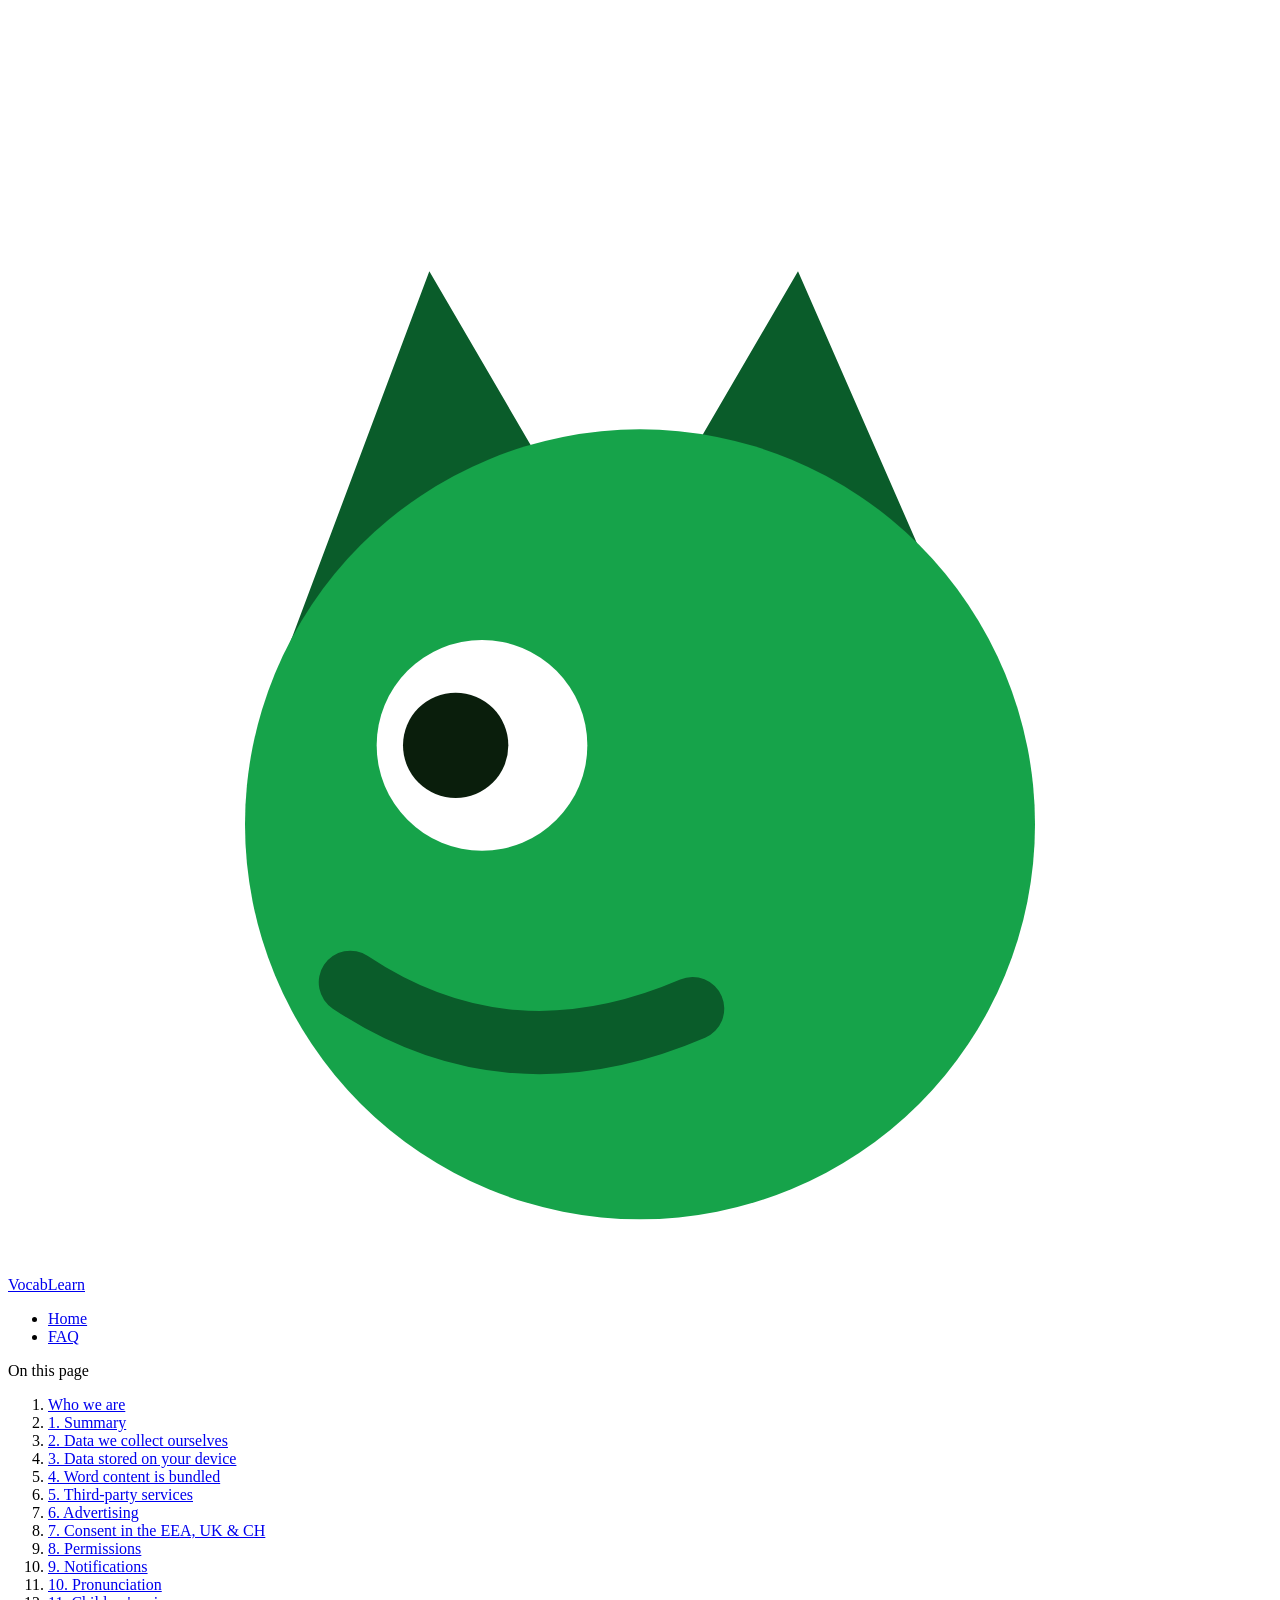
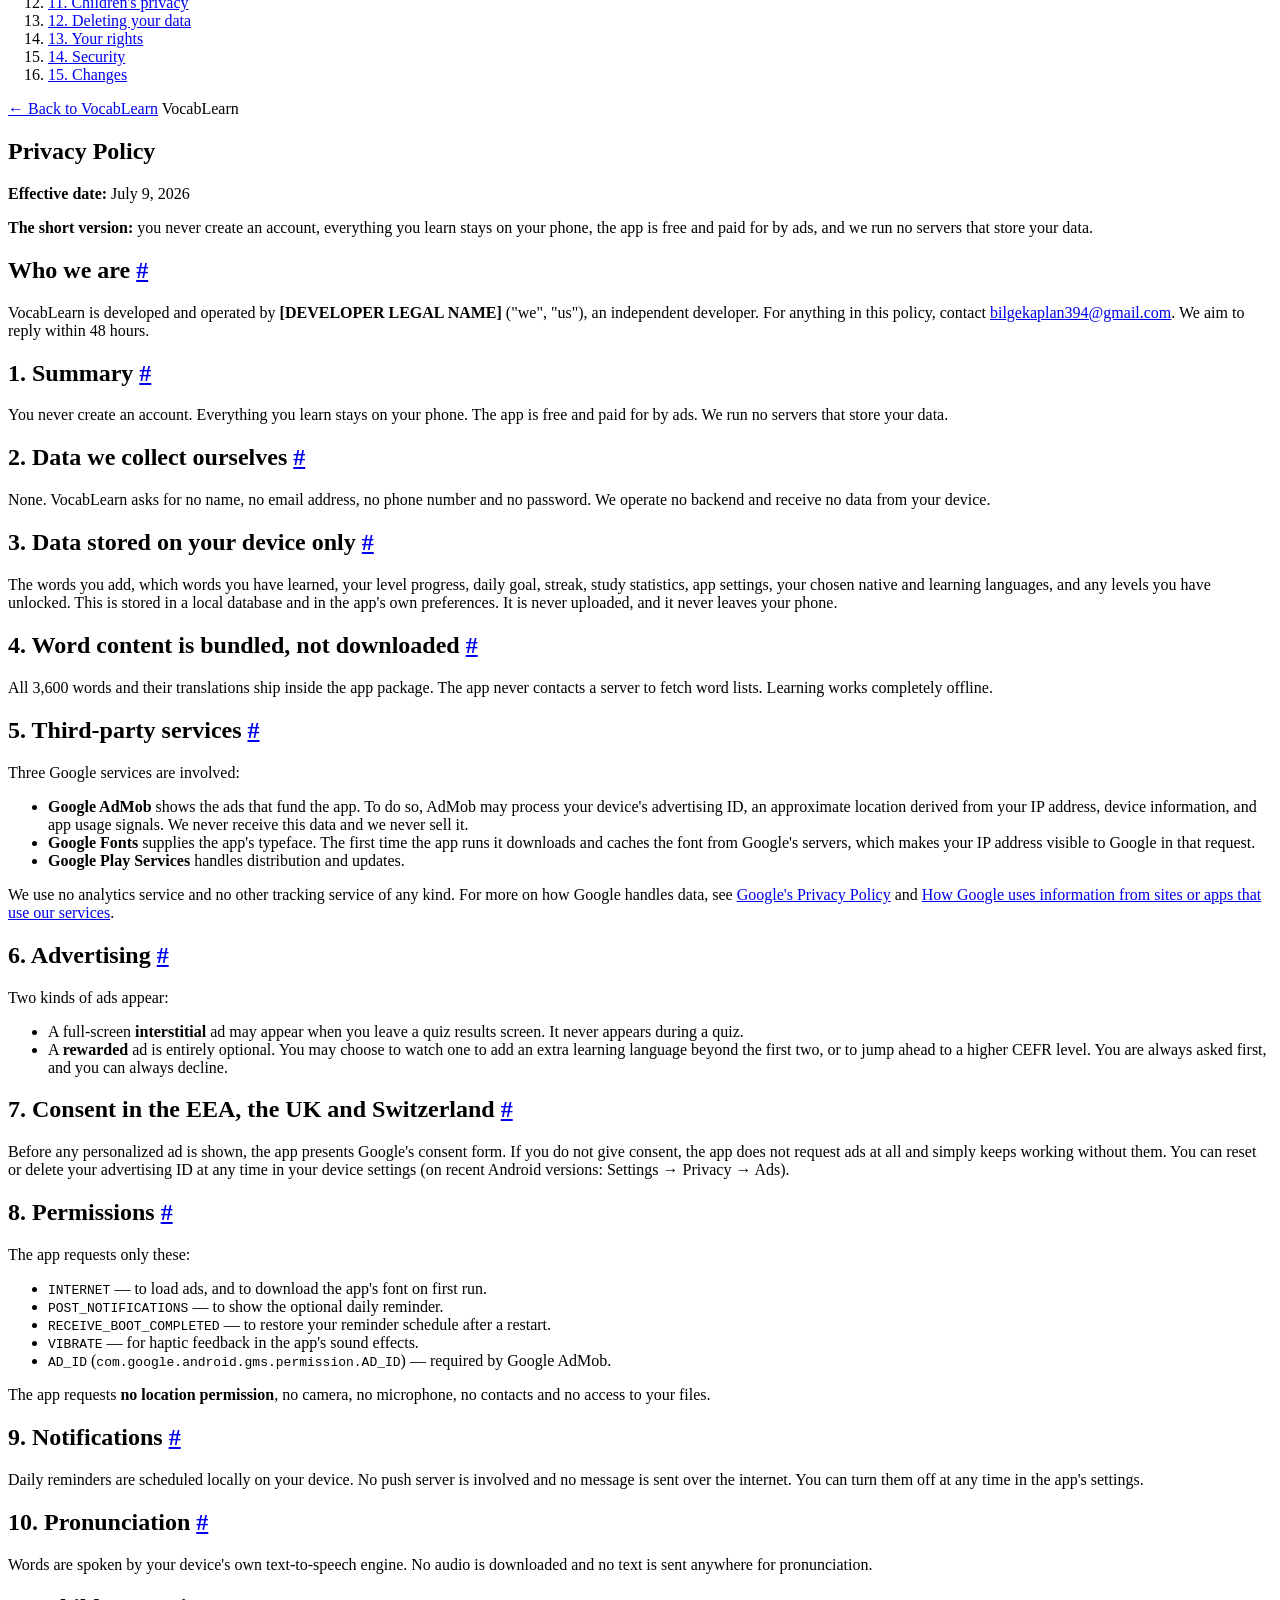
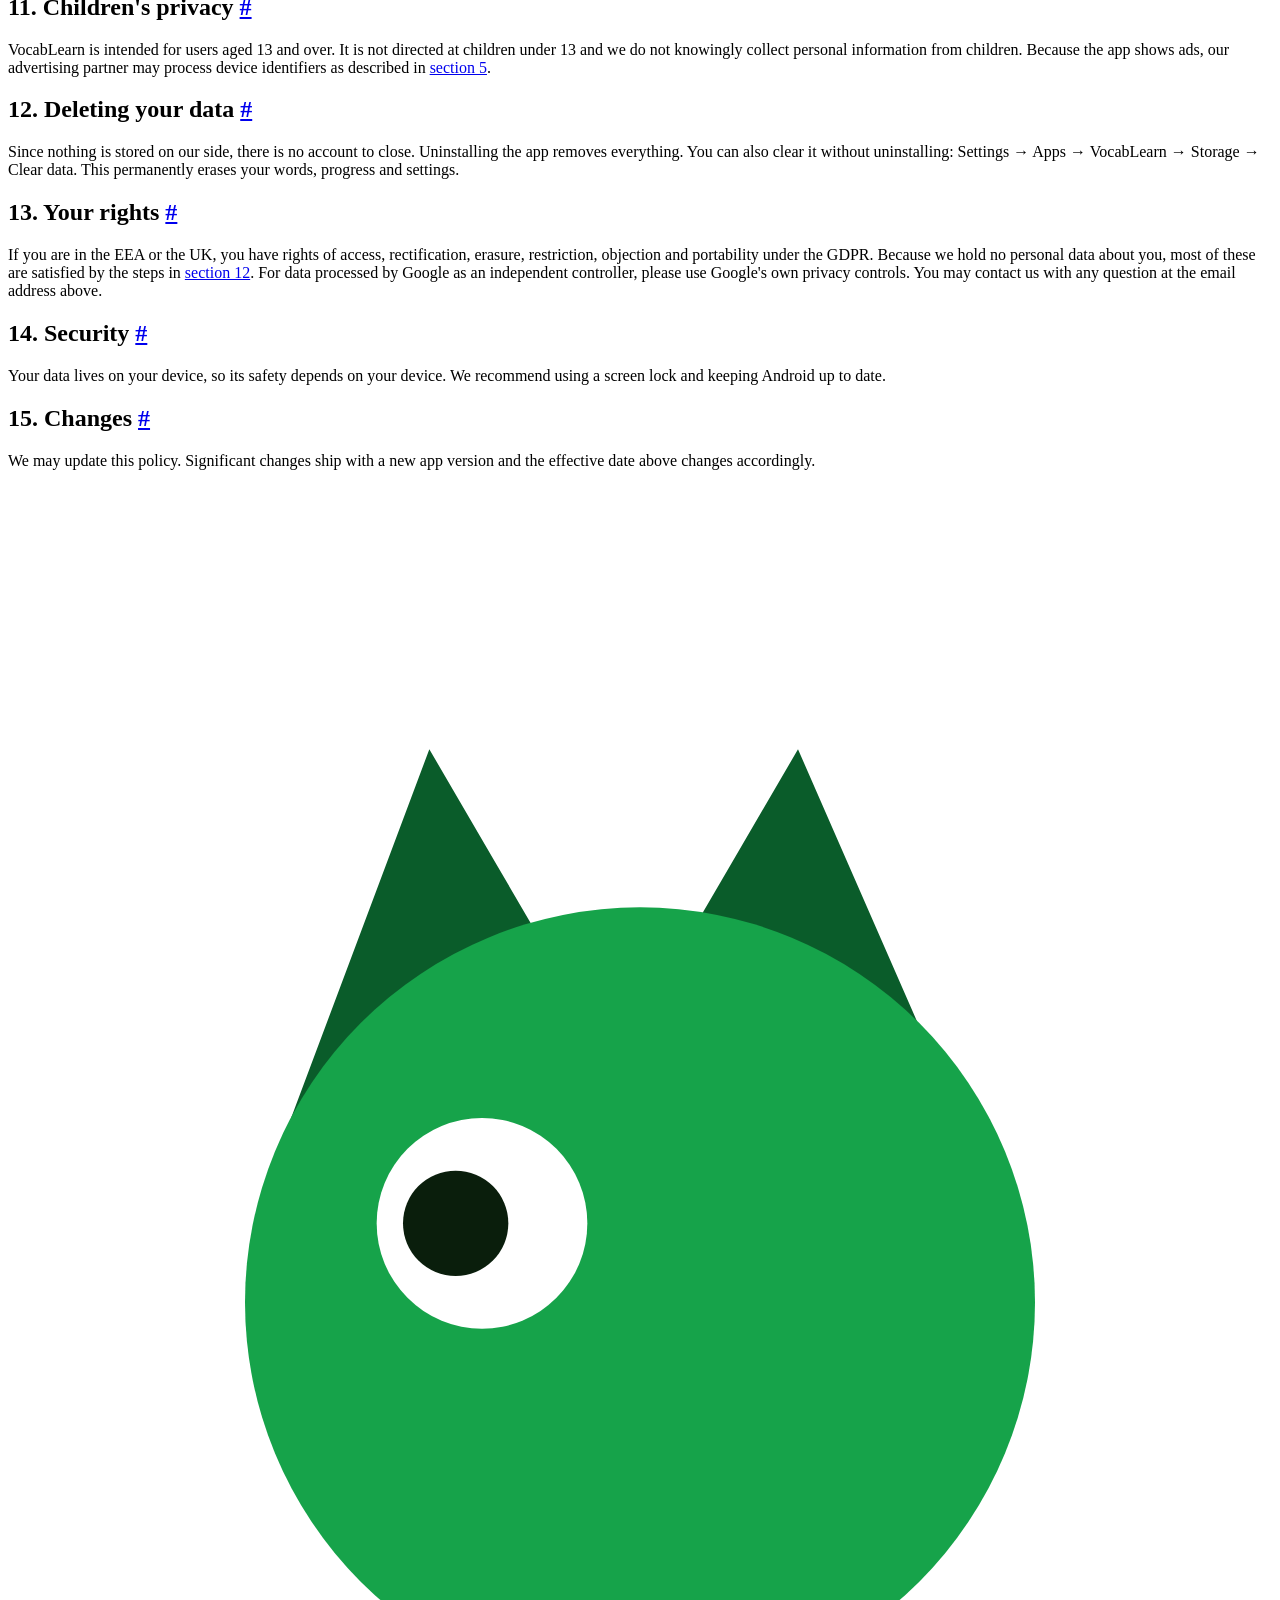
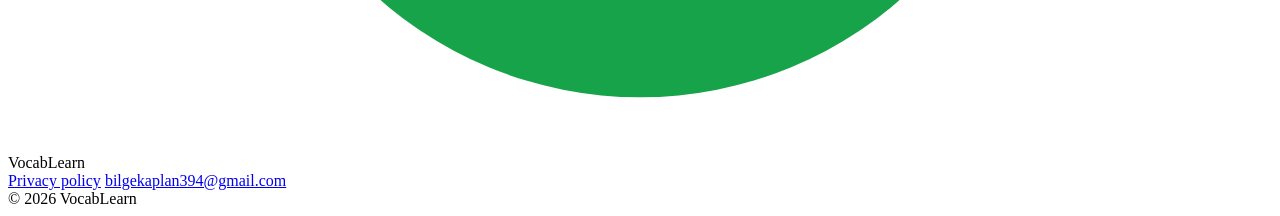
==== commit 6426258a: "Rename privacy (1).html to privacy.html" ====
--- a/privacy.html
+++ b/privacy.html
@@ -79,7 +79,7 @@
       <h2 id="who">Who we are <a class="anchor-link" href="#who" aria-label="Link to this section">#</a></h2>
       <!-- OWNER: replace [DEVELOPER LEGAL NAME] below with your legal name
            before publishing this page. -->
-      <p>VocabLearn is developed and operated by <strong>Bilgehan Kaplan</strong> ("we", "us"), an independent developer. For anything in this policy, contact <a href="mailto:bilgekaplan394@gmail.com">bilgekaplan394@gmail.com</a>. We aim to reply within 48 hours.</p>
+      <p>VocabLearn is developed and operated by <strong>[DEVELOPER LEGAL NAME]</strong> ("we", "us"), an independent developer. For anything in this policy, contact <a href="mailto:bilgekaplan394@gmail.com">bilgekaplan394@gmail.com</a>. We aim to reply within 48 hours.</p>
 
       <h2 id="summary">1. Summary <a class="anchor-link" href="#summary" aria-label="Link to this section">#</a></h2>
       <p>You never create an account. Everything you learn stays on your phone. The app is free and paid for by ads. We run no servers that store your data.</p>
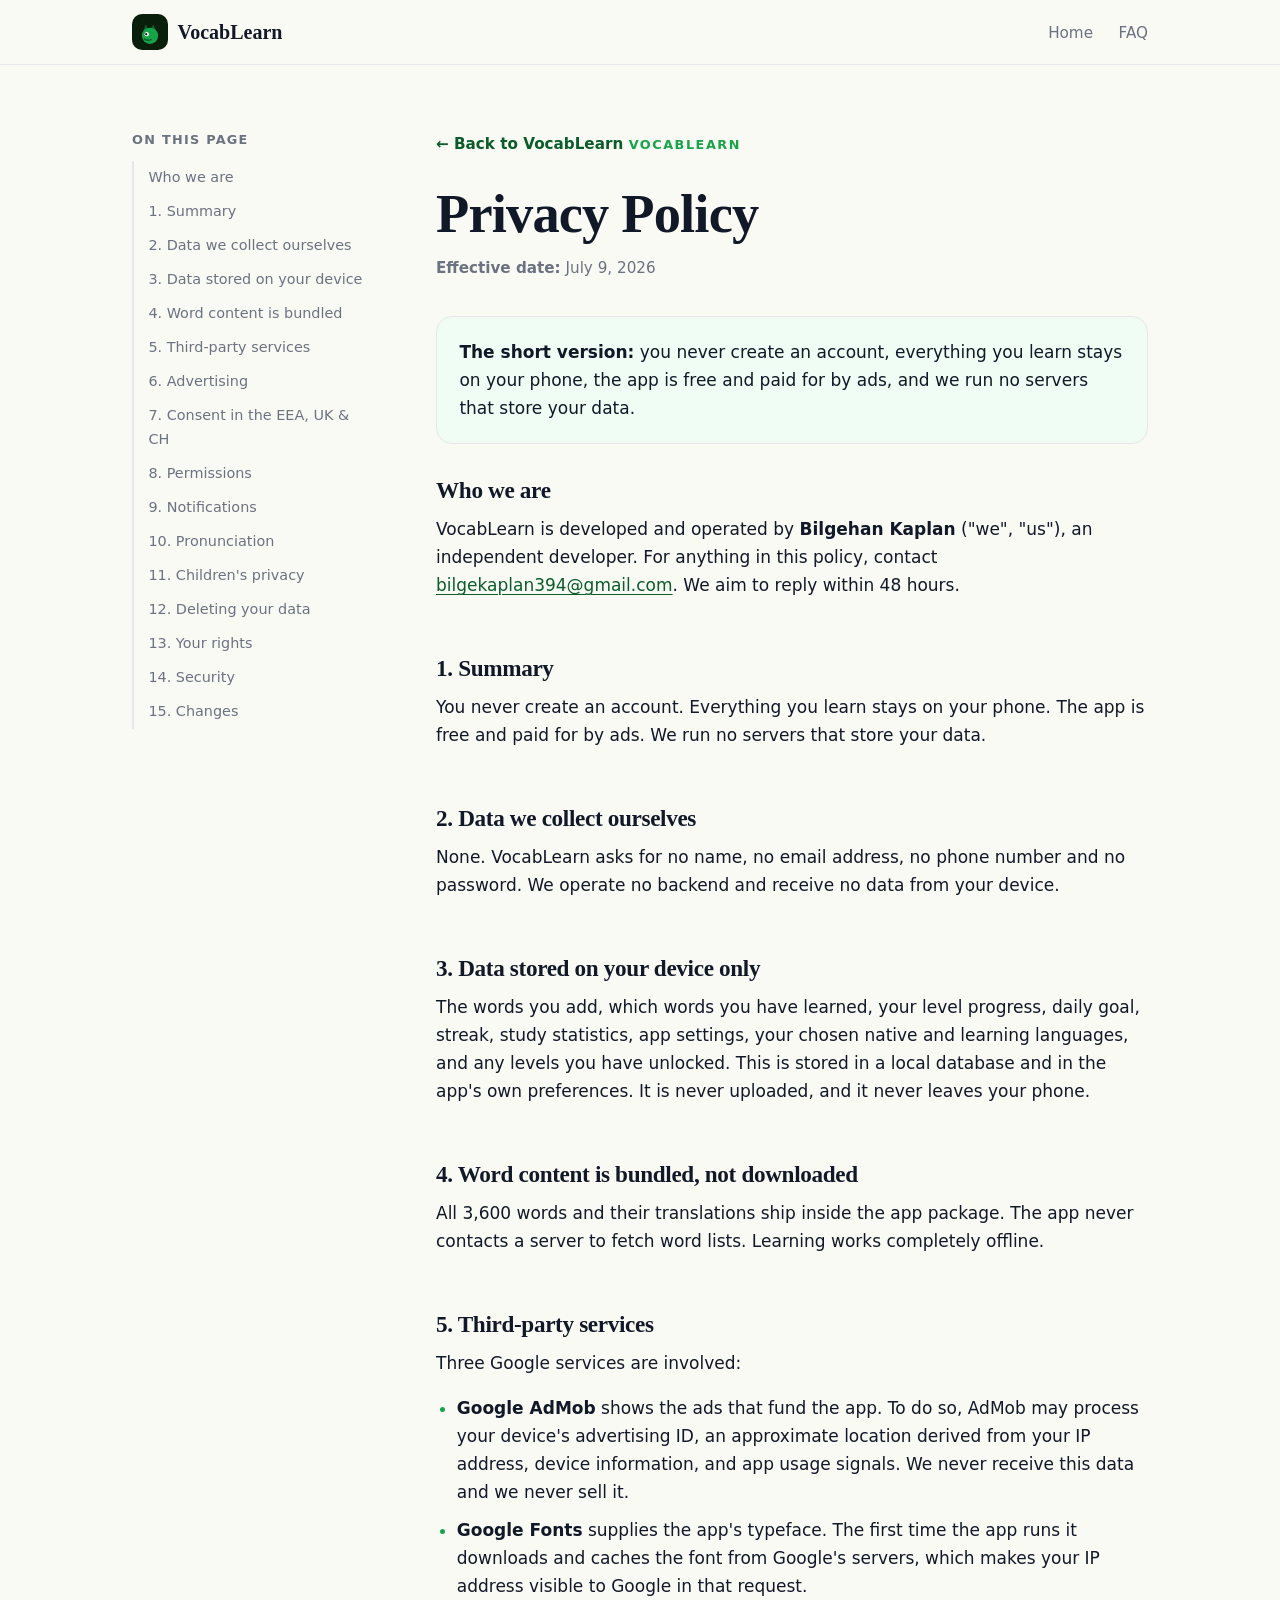
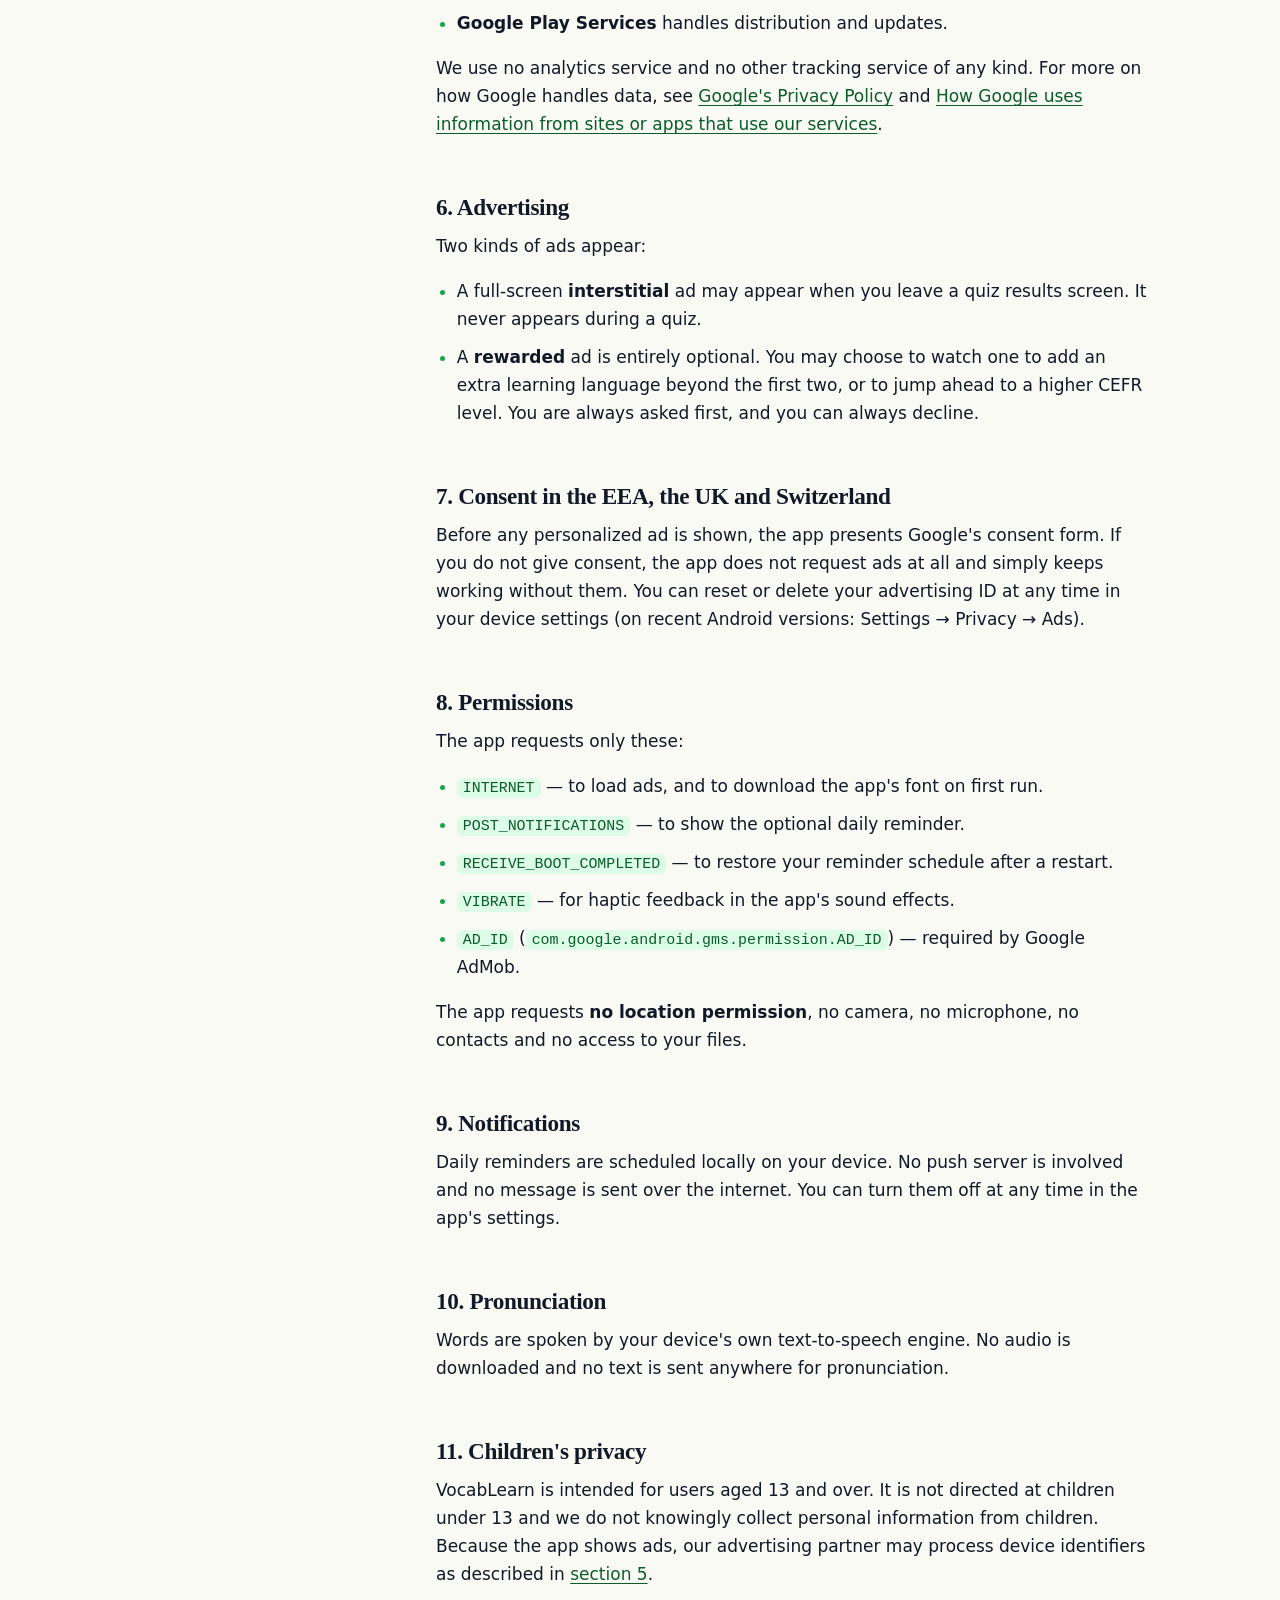
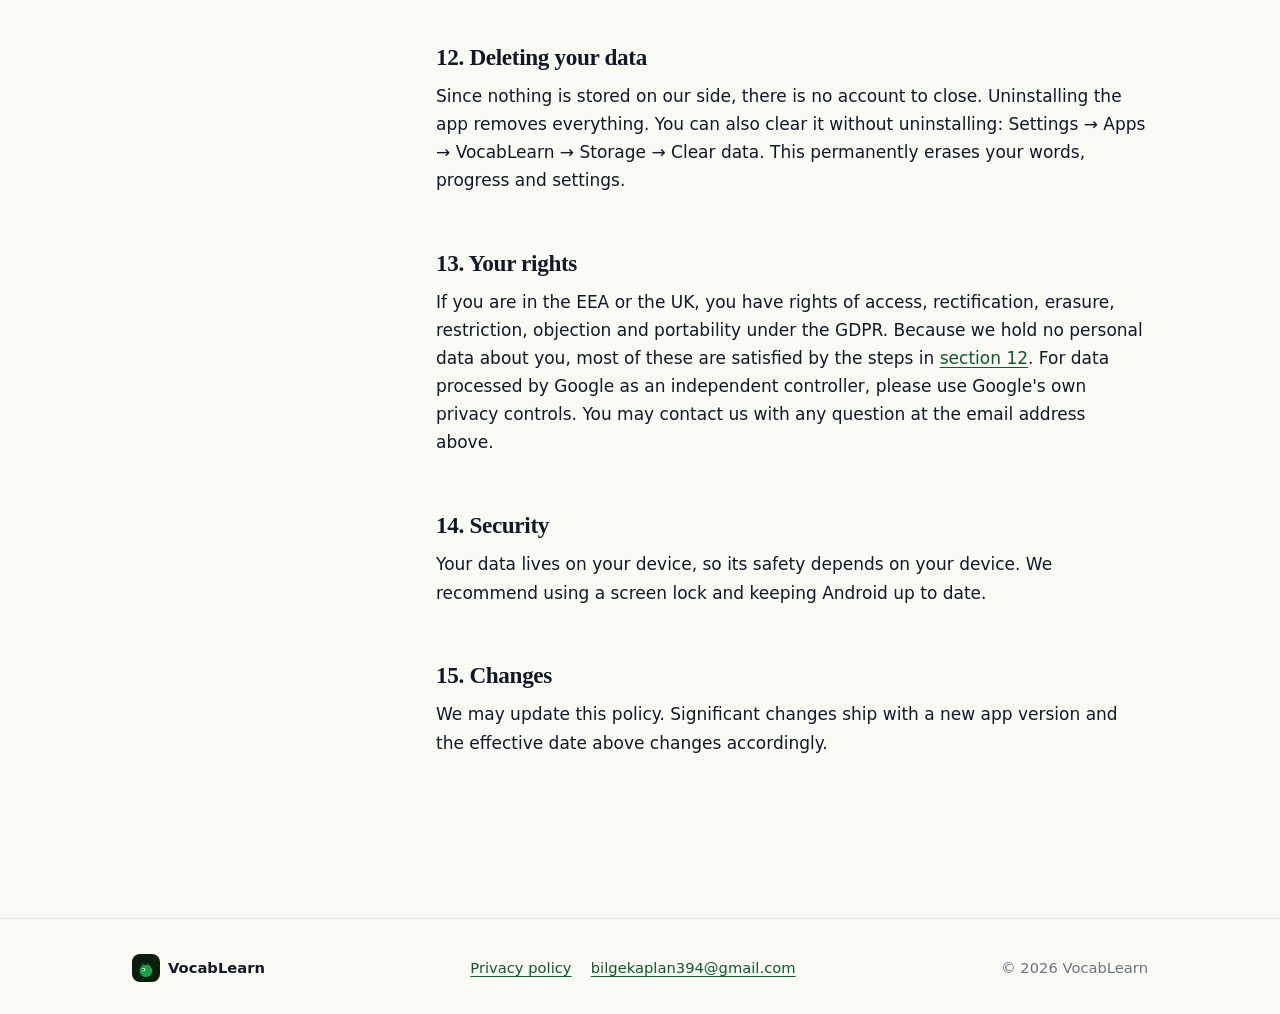
==== commit c9bd9ddc: "Update developer name in privacy policy" ====
--- a/privacy.html
+++ b/privacy.html
@@ -79,7 +79,7 @@
       <h2 id="who">Who we are <a class="anchor-link" href="#who" aria-label="Link to this section">#</a></h2>
       <!-- OWNER: replace [DEVELOPER LEGAL NAME] below with your legal name
            before publishing this page. -->
-      <p>VocabLearn is developed and operated by <strong>[DEVELOPER LEGAL NAME]</strong> ("we", "us"), an independent developer. For anything in this policy, contact <a href="mailto:bilgekaplan394@gmail.com">bilgekaplan394@gmail.com</a>. We aim to reply within 48 hours.</p>
+      <p>VocabLearn is developed and operated by <strong>Bilgehan Kaplan</strong> ("we", "us"), an independent developer. For anything in this policy, contact <a href="mailto:bilgekaplan394@gmail.com">bilgekaplan394@gmail.com</a>. We aim to reply within 48 hours.</p>
 
       <h2 id="summary">1. Summary <a class="anchor-link" href="#summary" aria-label="Link to this section">#</a></h2>
       <p>You never create an account. Everything you learn stays on your phone. The app is free and paid for by ads. We run no servers that store your data.</p>
--- a/styles.css
+++ b/styles.css
@@ -0,0 +1,691 @@
+/* ============================================================
+   VocabLearn — shared stylesheet (index.html + privacy.html)
+   No external assets. System fonts only.
+   ============================================================ */
+
+/* ---------- Design tokens ---------- */
+:root {
+  /* Brand */
+  --green:        #16A34A;
+  --green-dark:   #0A5C2A;
+  --green-pale:   #DCFCE7;
+  --green-wash:   #F0FDF4;
+  --forest:       #0A1E0C;
+
+  /* Surfaces & text (light) */
+  --bg:           #FAFAF5;
+  --surface:      #FFFFFF;
+  --text:         #111827;
+  --muted:        #6B7280;
+  --border:       #E5E7EB;
+
+  /* Derived */
+  --shadow-sm:    0 1px 2px rgba(17, 24, 39, 0.05);
+  --shadow-md:    0 6px 24px rgba(10, 30, 12, 0.08);
+  --shadow-lg:    0 16px 48px rgba(10, 30, 12, 0.12);
+  --tint:         var(--green-wash);
+  --chip:         var(--green-pale);
+
+  /* Type */
+  --font-display: Charter, "Bitstream Charter", "Iowan Old Style",
+                  Georgia, Cambria, "Times New Roman", serif;
+  --font-body:    system-ui, -apple-system, "Segoe UI", Roboto,
+                  "Helvetica Neue", Arial, sans-serif;
+
+  /* Motion */
+  --ease-out:     cubic-bezier(0, 0, 0.2, 1);
+  --ease-spring:  cubic-bezier(0.34, 1.56, 0.64, 1);
+
+  /* Layout */
+  --radius:       16px;
+  --radius-sm:    12px;
+  --radius-lg:    20px;
+  --max-w:        1080px;
+}
+
+@media (prefers-color-scheme: dark) {
+  :root {
+    --bg:        #0E1512;
+    --surface:   #17201C;
+    --text:      #ECF1ED;
+    --muted:     #8A968E;
+    --border:    #2A352F;
+    --tint:      #14201A;
+    --chip:      #123B22;
+    --shadow-sm: 0 1px 2px rgba(0, 0, 0, 0.4);
+    --shadow-md: 0 6px 24px rgba(0, 0, 0, 0.45);
+    --shadow-lg: 0 16px 48px rgba(0, 0, 0, 0.55);
+  }
+}
+
+/* ---------- Base ---------- */
+*, *::before, *::after { box-sizing: border-box; }
+
+html {
+  scroll-behavior: smooth;
+  -webkit-text-size-adjust: 100%;
+}
+
+body {
+  margin: 0;
+  font-family: var(--font-body);
+  font-size: 1.0625rem;
+  line-height: 1.65;
+  color: var(--text);
+  background: var(--bg);
+  overflow-x: hidden;
+}
+
+img, svg { display: block; max-width: 100%; }
+
+h1, h2, h3 {
+  font-family: var(--font-display);
+  font-weight: 700;
+  line-height: 1.15;
+  letter-spacing: -0.015em;
+  margin: 0 0 0.5em;
+  text-wrap: balance;
+}
+
+h1 { font-size: clamp(2.2rem, 5.5vw, 3.4rem); }
+h2 { font-size: clamp(1.6rem, 3.5vw, 2.2rem); }
+h3 { font-size: 1.15rem; font-family: var(--font-body); font-weight: 650; letter-spacing: 0; }
+
+p { margin: 0 0 1em; }
+
+a {
+  color: var(--green-dark);
+  text-decoration-thickness: 1px;
+  text-underline-offset: 3px;
+}
+@media (prefers-color-scheme: dark) {
+  a { color: #4ADE80; }
+}
+a:hover { color: var(--green); }
+
+:focus-visible {
+  outline: 3px solid var(--green);
+  outline-offset: 3px;
+  border-radius: 4px;
+}
+
+::selection { background: var(--green-pale); color: var(--forest); }
+
+.container {
+  max-width: var(--max-w);
+  margin-inline: auto;
+  padding-inline: clamp(1.1rem, 4vw, 2rem);
+}
+
+.section { padding-block: clamp(3.5rem, 8vw, 6rem); }
+
+.section-head {
+  max-width: 40rem;
+  margin-bottom: clamp(2rem, 5vw, 3rem);
+}
+
+.eyebrow {
+  display: inline-block;
+  font-size: 0.8rem;
+  font-weight: 700;
+  letter-spacing: 0.12em;
+  text-transform: uppercase;
+  color: var(--green);
+  margin-bottom: 0.6rem;
+}
+
+.lead { color: var(--muted); font-size: 1.1rem; }
+
+/* ---------- Header ---------- */
+.site-header {
+  position: sticky;
+  top: 0;
+  z-index: 50;
+  background: color-mix(in srgb, var(--bg) 85%, transparent);
+  backdrop-filter: blur(10px);
+  -webkit-backdrop-filter: blur(10px);
+  border-bottom: 1px solid var(--border);
+}
+
+.nav {
+  display: flex;
+  align-items: center;
+  justify-content: space-between;
+  gap: 1rem;
+  min-height: 64px;
+}
+
+.brand {
+  display: inline-flex;
+  align-items: center;
+  gap: 0.6rem;
+  font-family: var(--font-display);
+  font-weight: 700;
+  font-size: 1.25rem;
+  color: var(--text);
+  text-decoration: none;
+}
+.brand:hover { color: var(--text); }
+
+.brand-mark {
+  width: 36px;
+  height: 36px;
+  border-radius: 10px;
+  background: var(--forest);
+  display: grid;
+  place-items: center;
+  flex-shrink: 0;
+}
+.brand-mark svg { width: 26px; height: 26px; }
+
+.nav-links {
+  display: flex;
+  align-items: center;
+  gap: clamp(0.8rem, 2.5vw, 1.6rem);
+  list-style: none;
+  margin: 0;
+  padding: 0;
+}
+.nav-links a {
+  color: var(--muted);
+  text-decoration: none;
+  font-size: 0.95rem;
+  font-weight: 500;
+  transition: color 150ms var(--ease-out);
+}
+.nav-links a:hover { color: var(--text); }
+
+@media (max-width: 640px) {
+  .nav-links li.hide-sm { display: none; }
+}
+
+/* ---------- Buttons ---------- */
+.btn {
+  display: inline-flex;
+  align-items: center;
+  gap: 0.6rem;
+  padding: 0.85rem 1.5rem;
+  border-radius: 999px;
+  font-weight: 650;
+  font-size: 1rem;
+  text-decoration: none;
+  border: none;
+  cursor: pointer;
+  transition: transform 150ms var(--ease-out), box-shadow 150ms var(--ease-out);
+}
+
+.btn-primary {
+  background: var(--green);
+  color: var(--forest); /* AA contrast on brand green */
+  box-shadow: var(--shadow-md);
+}
+.btn-primary:hover {
+  color: var(--forest);
+  transform: translateY(-2px);
+  box-shadow: var(--shadow-lg);
+}
+.btn-primary:active { transform: translateY(0) scale(0.98); }
+
+/* ---------- Hero ---------- */
+.hero {
+  position: relative;
+  padding-block: clamp(3.5rem, 9vw, 7rem);
+  background:
+    radial-gradient(60rem 30rem at 85% -10%, var(--tint) 0%, transparent 60%),
+    var(--bg);
+}
+
+.hero-grid {
+  display: grid;
+  grid-template-columns: 1.15fr 0.85fr;
+  gap: clamp(2rem, 6vw, 4.5rem);
+  align-items: center;
+}
+@media (max-width: 820px) {
+  .hero-grid { grid-template-columns: 1fr; }
+}
+
+.hero-badges {
+  display: flex;
+  flex-wrap: wrap;
+  gap: 0.5rem;
+  margin-bottom: 1.2rem;
+}
+.badge {
+  font-size: 0.8rem;
+  font-weight: 600;
+  color: var(--green-dark);
+  background: var(--chip);
+  border-radius: 999px;
+  padding: 0.3rem 0.85rem;
+}
+@media (prefers-color-scheme: dark) {
+  .badge { color: var(--green-pale); }
+}
+
+.hero h1 { margin-bottom: 0.4em; }
+.hero .promise { max-width: 32ch; }
+.hero .support {
+  color: var(--muted);
+  font-size: 1.15rem;
+  max-width: 46ch;
+  margin-bottom: 2rem;
+}
+
+.hero-cta { display: flex; flex-wrap: wrap; align-items: center; gap: 1rem; }
+.hero-note { font-size: 0.9rem; color: var(--muted); margin: 0; }
+
+/* App icon panel */
+.hero-icon {
+  justify-self: center;
+  position: relative;
+}
+
+.app-icon {
+  width: clamp(200px, 28vw, 300px);
+  aspect-ratio: 1;
+  border-radius: 24%;
+  background:
+    radial-gradient(120% 120% at 20% 15%, #123B18 0%, var(--forest) 60%);
+  box-shadow: var(--shadow-lg), inset 0 1px 0 rgba(255,255,255,0.06);
+  display: grid;
+  place-items: center;
+  padding: 12%;
+}
+.app-icon svg { width: 100%; height: auto; }
+
+/* gentle idle sway for the iguana */
+.iguana-idle { animation: sway 6s ease-in-out infinite; transform-origin: 50% 90%; }
+@keyframes sway {
+  0%, 100% { transform: rotate(0deg); }
+  50%      { transform: rotate(-2.5deg); }
+}
+
+.leaf-accent {
+  position: absolute;
+  color: var(--green);
+  opacity: 0.35;
+  width: 44px;
+}
+.leaf-1 { top: -18px; right: -10px; transform: rotate(30deg); }
+.leaf-2 { bottom: -14px; left: -22px; transform: rotate(-115deg); width: 36px; }
+
+/* ---------- CEFR trail (signature element) ---------- */
+.cefr-trail {
+  margin-top: clamp(3rem, 7vw, 4.5rem);
+}
+.cefr-title {
+  font-size: 0.85rem;
+  font-weight: 600;
+  color: var(--muted);
+  text-align: center;
+  margin-bottom: 1rem;
+}
+.cefr-steps {
+  display: grid;
+  grid-template-columns: repeat(6, 1fr);
+  gap: 0.6rem;
+  list-style: none;
+  margin: 0;
+  padding: 0;
+}
+.cefr-steps li {
+  background: var(--surface);
+  border: 1px solid var(--border);
+  border-radius: var(--radius-sm);
+  text-align: center;
+  padding: 0.8rem 0.3rem;
+  box-shadow: var(--shadow-sm);
+  transition: transform 250ms var(--ease-spring), box-shadow 250ms var(--ease-out),
+              border-color 250ms var(--ease-out);
+}
+.cefr-steps li:hover {
+  transform: translateY(-4px);
+  border-color: var(--green);
+  box-shadow: var(--shadow-md);
+}
+.cefr-steps .lvl {
+  display: block;
+  font-family: var(--font-display);
+  font-weight: 700;
+  font-size: 1.3rem;
+  color: var(--green-dark);
+}
+@media (prefers-color-scheme: dark) {
+  .cefr-steps .lvl { color: #4ADE80; }
+}
+.cefr-steps .count {
+  display: block;
+  font-size: 0.75rem;
+  color: var(--muted);
+}
+@media (max-width: 560px) {
+  .cefr-steps { grid-template-columns: repeat(3, 1fr); }
+}
+
+/* ---------- Features ---------- */
+.features { background: var(--tint); }
+
+.feature-grid {
+  display: grid;
+  grid-template-columns: repeat(auto-fit, minmax(250px, 1fr));
+  gap: 1.1rem;
+}
+
+.feature-card {
+  background: var(--surface);
+  border: 1px solid var(--border);
+  border-radius: var(--radius);
+  padding: 1.5rem 1.4rem;
+  box-shadow: var(--shadow-sm);
+  transition: transform 250ms var(--ease-spring), box-shadow 250ms var(--ease-out);
+}
+.feature-card:hover {
+  transform: translateY(-5px);
+  box-shadow: var(--shadow-md);
+}
+.feature-card h3 { margin-top: 0.9rem; margin-bottom: 0.35rem; }
+.feature-card p { color: var(--muted); font-size: 0.97rem; margin: 0; }
+
+.feature-icon {
+  width: 44px;
+  height: 44px;
+  border-radius: 12px;
+  background: var(--chip);
+  color: var(--green-dark);
+  display: grid;
+  place-items: center;
+}
+@media (prefers-color-scheme: dark) {
+  .feature-icon { color: var(--green-pale); }
+}
+.feature-icon svg { width: 24px; height: 24px; }
+
+/* ---------- How it works ---------- */
+.steps {
+  display: grid;
+  grid-template-columns: repeat(3, 1fr);
+  gap: 1.2rem;
+  counter-reset: step;
+}
+@media (max-width: 760px) {
+  .steps { grid-template-columns: 1fr; }
+}
+
+.step {
+  position: relative;
+  background: var(--surface);
+  border: 1px solid var(--border);
+  border-radius: var(--radius);
+  padding: 1.6rem 1.4rem 1.4rem;
+  box-shadow: var(--shadow-sm);
+}
+.step::before {
+  counter-increment: step;
+  content: counter(step);
+  display: inline-grid;
+  place-items: center;
+  width: 38px;
+  height: 38px;
+  border-radius: 50%;
+  background: var(--green);
+  color: var(--forest); /* AA contrast on brand green */
+  font-weight: 700;
+  font-size: 1.05rem;
+  margin-bottom: 1rem;
+}
+.step h3 { margin-bottom: 0.35rem; }
+.step p { color: var(--muted); font-size: 0.97rem; margin: 0; }
+
+/* ---------- Screenshots ---------- */
+.shots { background: var(--tint); }
+
+.shot-strip {
+  display: grid;
+  grid-template-columns: repeat(4, 1fr);
+  gap: 1.1rem;
+}
+@media (max-width: 900px) { .shot-strip { grid-template-columns: repeat(2, 1fr); } }
+@media (max-width: 480px) { .shot-strip { grid-template-columns: 1fr; } }
+
+.phone {
+  aspect-ratio: 9 / 19;
+  border-radius: 26px;
+  border: 1.5px solid var(--border);
+  background: var(--surface);
+  box-shadow: var(--shadow-sm);
+  padding: 10px;
+  transition: transform 250ms var(--ease-spring), box-shadow 250ms var(--ease-out);
+}
+.phone:hover { transform: translateY(-5px); box-shadow: var(--shadow-md); }
+
+.phone-screen {
+  height: 100%;
+  border-radius: 18px;
+  border: 1.5px dashed var(--border);
+  background:
+    linear-gradient(160deg, var(--tint) 0%, var(--surface) 70%);
+  display: grid;
+  place-items: center;
+  text-align: center;
+  color: var(--muted);
+  font-size: 0.85rem;
+  padding: 1rem;
+}
+.phone-screen svg { width: 40px; height: 40px; margin-inline: auto; margin-bottom: 0.5rem; opacity: 0.6; }
+
+/* ---------- FAQ ---------- */
+.faq-list {
+  max-width: 46rem;
+  display: grid;
+  gap: 0.8rem;
+}
+
+.faq-item {
+  background: var(--surface);
+  border: 1px solid var(--border);
+  border-radius: var(--radius-sm);
+  box-shadow: var(--shadow-sm);
+  overflow: hidden;
+}
+.faq-item summary {
+  list-style: none;
+  cursor: pointer;
+  padding: 1.1rem 1.3rem;
+  font-weight: 650;
+  display: flex;
+  justify-content: space-between;
+  align-items: center;
+  gap: 1rem;
+}
+.faq-item summary::-webkit-details-marker { display: none; }
+.faq-item summary::after {
+  content: "";
+  flex-shrink: 0;
+  width: 10px;
+  height: 10px;
+  border-right: 2px solid var(--green);
+  border-bottom: 2px solid var(--green);
+  transform: rotate(45deg);
+  transition: transform 250ms var(--ease-out);
+}
+.faq-item[open] summary::after { transform: rotate(-135deg); }
+.faq-item .answer {
+  padding: 0 1.3rem 1.2rem;
+  color: var(--muted);
+}
+.faq-item .answer p:last-child { margin-bottom: 0; }
+
+/* ---------- Bottom CTA ---------- */
+.cta-band {
+  background: var(--forest);
+  color: var(--green-pale);
+  border-radius: var(--radius-lg);
+  padding: clamp(2.2rem, 6vw, 3.5rem);
+  display: grid;
+  grid-template-columns: 1fr auto;
+  align-items: center;
+  gap: 1.5rem;
+}
+@media (max-width: 720px) { .cta-band { grid-template-columns: 1fr; } }
+.cta-band h2 { color: #ffffff; margin-bottom: 0.3em; }
+.cta-band p { color: var(--green-pale); margin: 0; opacity: 0.9; }
+
+/* ---------- Footer ---------- */
+.site-footer {
+  border-top: 1px solid var(--border);
+  padding-block: 2.2rem;
+  margin-top: clamp(3rem, 7vw, 5rem);
+}
+.footer-row {
+  display: flex;
+  flex-wrap: wrap;
+  align-items: center;
+  justify-content: space-between;
+  gap: 1rem;
+  color: var(--muted);
+  font-size: 0.92rem;
+}
+.footer-row nav { display: flex; flex-wrap: wrap; gap: 1.2rem; }
+.footer-brand { display: inline-flex; align-items: center; gap: 0.5rem; font-weight: 600; color: var(--text); }
+.footer-brand .brand-mark { width: 28px; height: 28px; border-radius: 8px; }
+.footer-brand .brand-mark svg { width: 20px; height: 20px; }
+
+/* ---------- Scroll reveal ---------- */
+.reveal {
+  opacity: 0;
+  transform: translateY(26px);
+  transition: opacity 550ms ease, transform 550ms var(--ease-out);
+}
+.reveal.visible { opacity: 1; transform: none; }
+.reveal-d1 { transition-delay: 80ms; }
+.reveal-d2 { transition-delay: 160ms; }
+.reveal-d3 { transition-delay: 240ms; }
+
+/* If JS never runs (e.g. blocked), content must still be visible */
+.no-js .reveal { opacity: 1; transform: none; }
+
+/* ============================================================
+   Privacy policy page
+   ============================================================ */
+.policy-layout {
+  display: grid;
+  grid-template-columns: 240px minmax(0, 1fr);
+  gap: clamp(2rem, 5vw, 4rem);
+  align-items: start;
+  padding-block: clamp(2.5rem, 6vw, 4rem);
+}
+@media (max-width: 880px) {
+  .policy-layout { grid-template-columns: minmax(0, 1fr); }
+}
+
+.toc {
+  position: sticky;
+  top: 88px;
+  font-size: 0.9rem;
+}
+@media (max-width: 880px) {
+  .toc { position: static; }
+}
+.toc-title {
+  font-weight: 700;
+  font-size: 0.8rem;
+  letter-spacing: 0.1em;
+  text-transform: uppercase;
+  color: var(--muted);
+  margin-bottom: 0.7rem;
+}
+.toc ol {
+  list-style: none;
+  margin: 0;
+  padding: 0;
+  border-left: 2px solid var(--border);
+}
+.toc li a {
+  display: block;
+  padding: 0.32rem 0 0.32rem 0.9rem;
+  color: var(--muted);
+  text-decoration: none;
+  border-left: 2px solid transparent;
+  margin-left: -2px;
+  transition: color 150ms var(--ease-out), border-color 150ms var(--ease-out);
+}
+.toc li a:hover { color: var(--green-dark); border-left-color: var(--green); }
+@media (prefers-color-scheme: dark) {
+  .toc li a:hover { color: #4ADE80; }
+}
+
+.policy {
+  max-width: 70ch;
+}
+.policy .eyebrow { margin-bottom: 0.3rem; }
+.policy h1 { margin-bottom: 0.2em; }
+.policy .effective {
+  color: var(--muted);
+  font-size: 0.95rem;
+  margin-bottom: 2.2rem;
+}
+.policy h2 {
+  font-size: 1.45rem;
+  margin-top: 2.4em;
+  scroll-margin-top: 96px;
+}
+.policy h2:first-of-type { margin-top: 1.4em; }
+.policy ul { padding-left: 1.3rem; }
+.policy li { margin-bottom: 0.55em; }
+.policy li::marker { color: var(--green); }
+.policy code {
+  font-family: ui-monospace, SFMono-Regular, Menlo, Consolas, monospace;
+  font-size: 0.88em;
+  background: var(--chip);
+  color: var(--green-dark);
+  padding: 0.12em 0.4em;
+  border-radius: 6px;
+  overflow-wrap: anywhere;
+}
+@media (prefers-color-scheme: dark) {
+  .policy code { color: var(--green-pale); }
+}
+
+.policy .summary-card {
+  background: var(--tint);
+  border: 1px solid var(--border);
+  border-radius: var(--radius);
+  padding: 1.3rem 1.4rem;
+  margin: 1.5rem 0 0;
+}
+.policy .summary-card p { margin: 0; }
+
+.anchor-link {
+  margin-left: 0.35em;
+  font-family: var(--font-body);
+  font-weight: 400;
+  font-size: 0.8em;
+  color: var(--border);
+  text-decoration: none;
+  opacity: 0;
+  transition: opacity 150ms var(--ease-out);
+}
+.policy h2:hover .anchor-link,
+.anchor-link:focus-visible { opacity: 1; color: var(--green); }
+
+.back-link {
+  display: inline-flex;
+  align-items: center;
+  gap: 0.4rem;
+  font-size: 0.95rem;
+  margin-bottom: 1.6rem;
+  text-decoration: none;
+  font-weight: 550;
+}
+
+/* ---------- Reduced motion ---------- */
+@media (prefers-reduced-motion: reduce) {
+  html { scroll-behavior: auto; }
+  *, *::before, *::after {
+    animation-duration: 0.01ms !important;
+    animation-iteration-count: 1 !important;
+    transition-duration: 0.01ms !important;
+  }
+  .reveal { opacity: 1; transform: none; }
+}
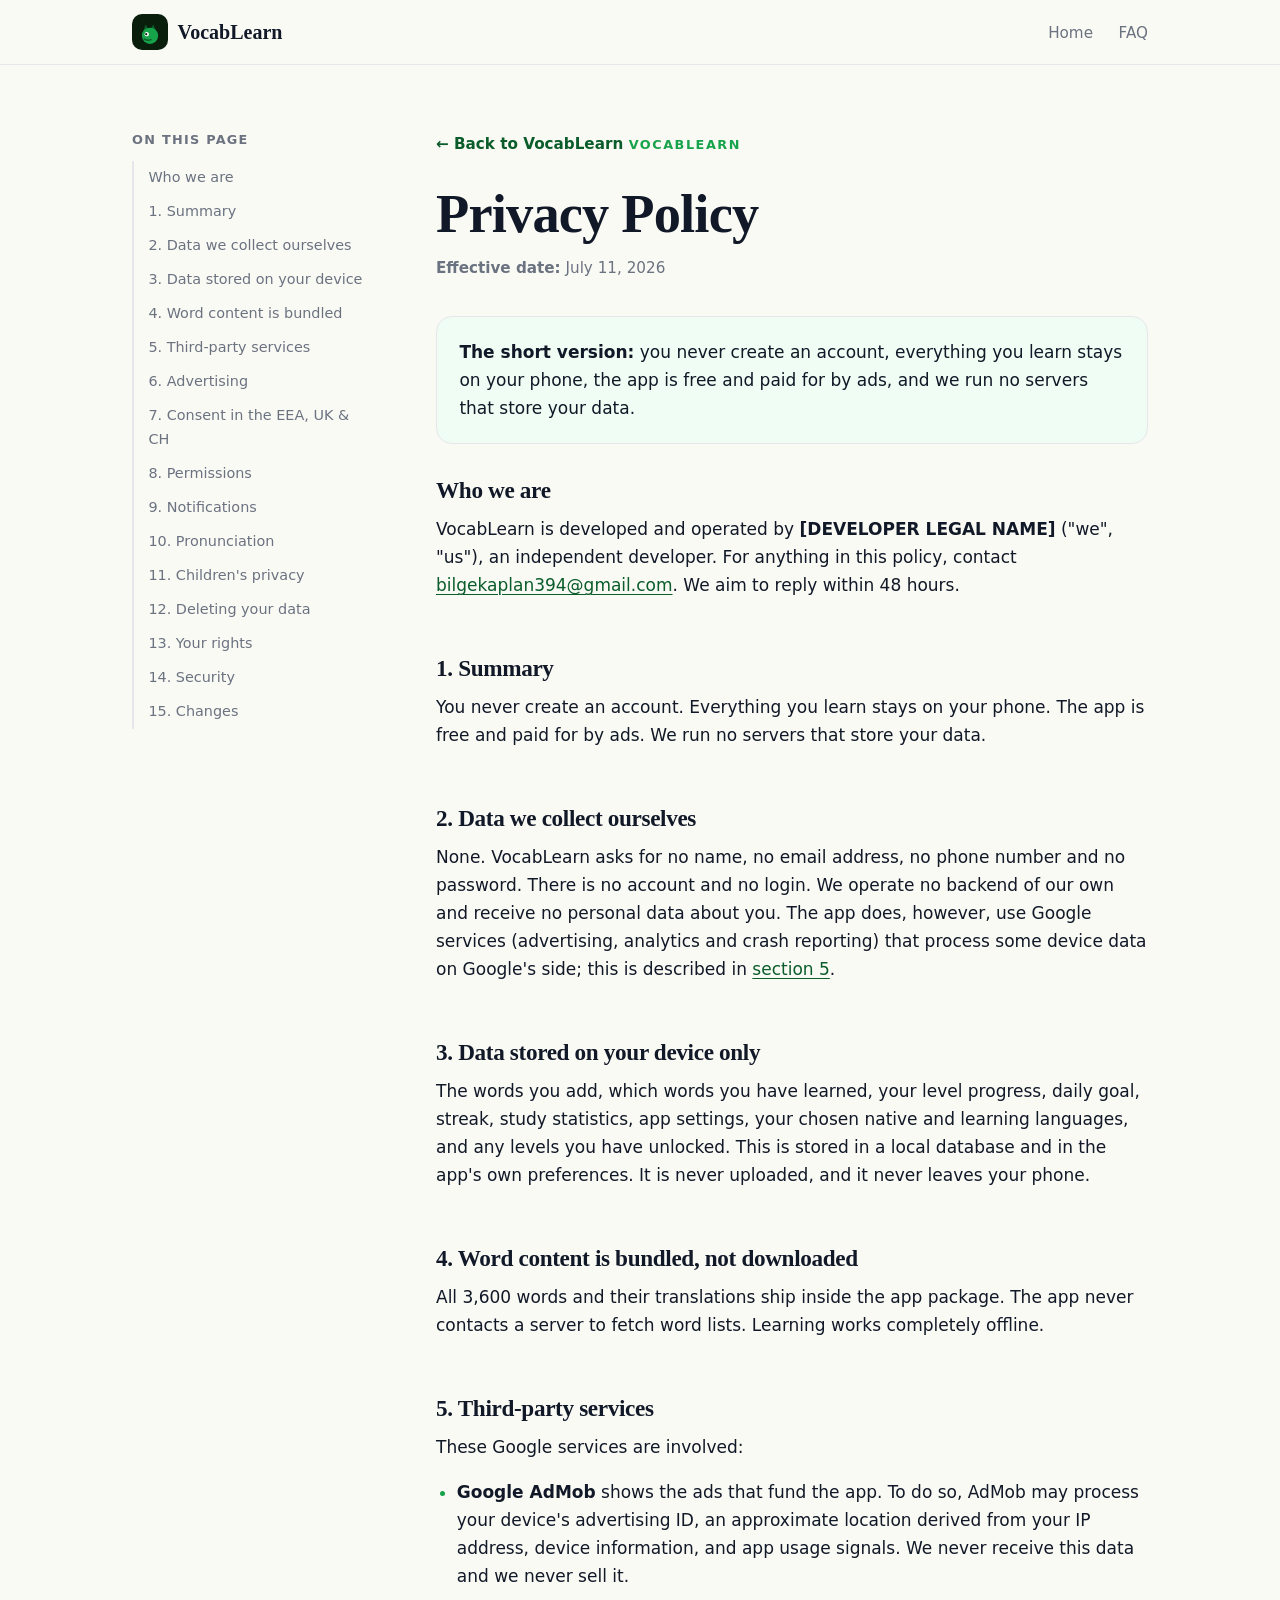
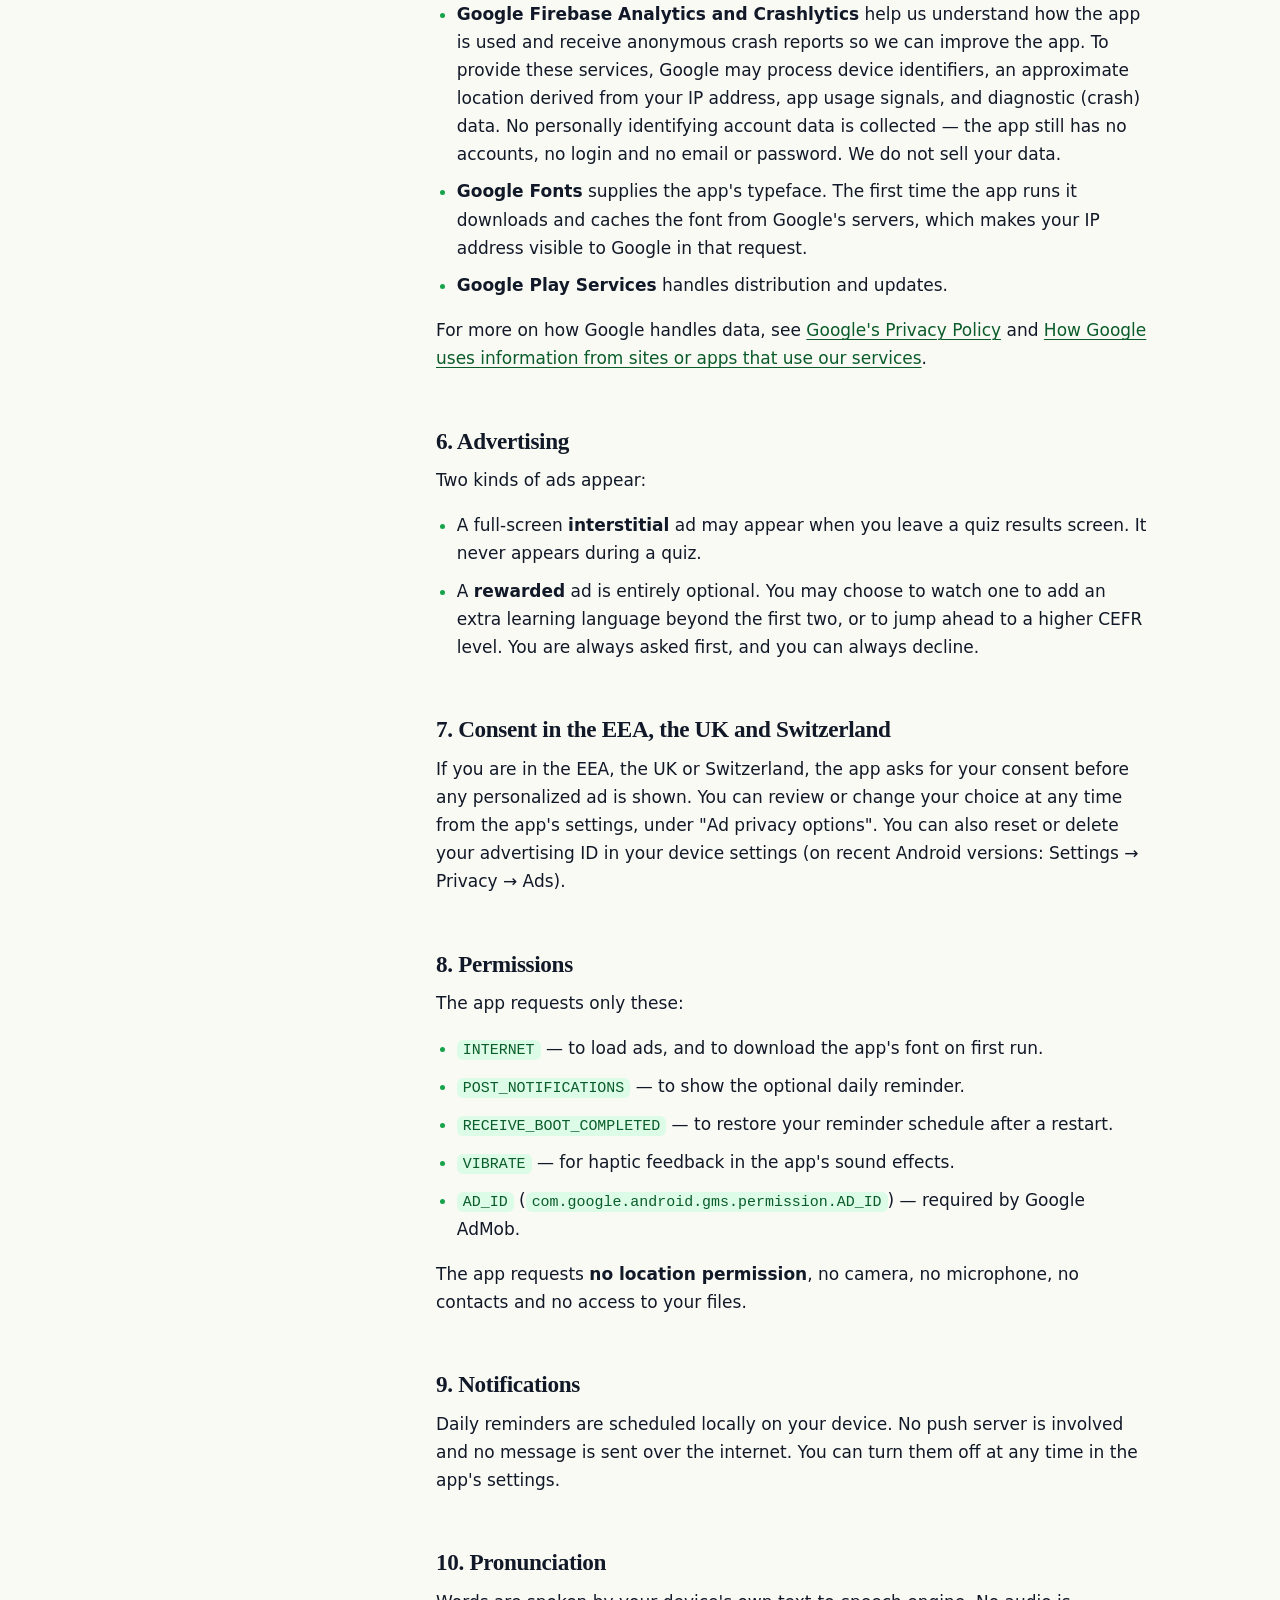
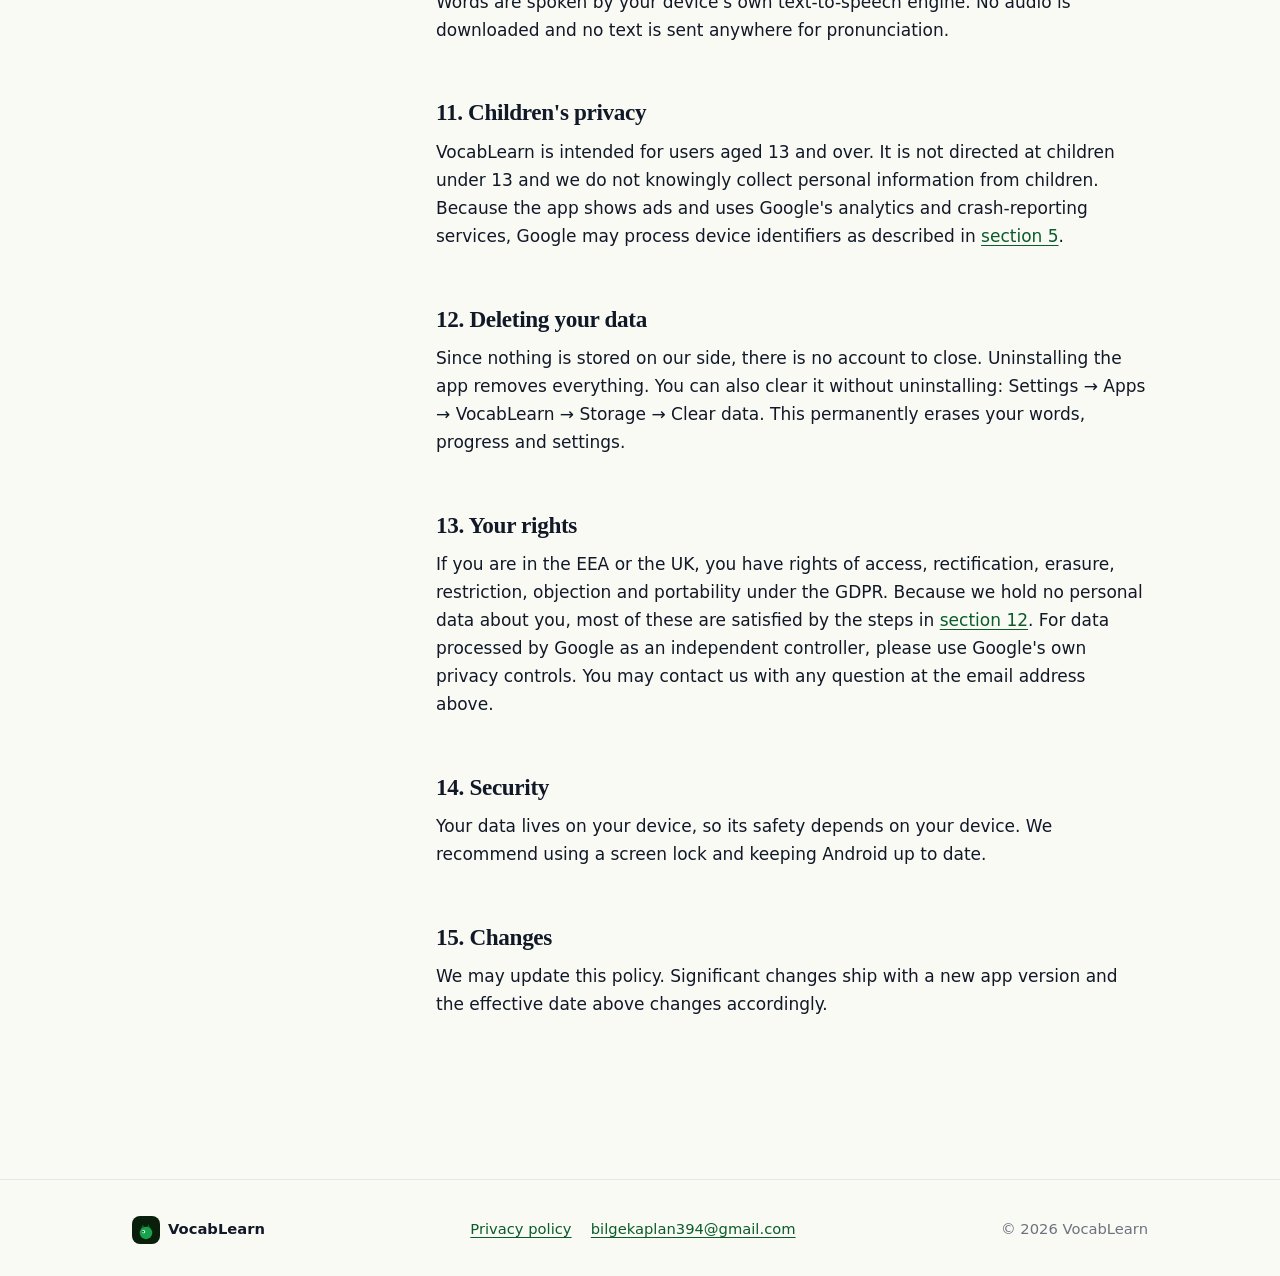
==== commit d43e4fca: "Update privacy policy details and effective date" ====
--- a/privacy.html
+++ b/privacy.html
@@ -4,11 +4,11 @@
   <meta charset="UTF-8">
   <meta name="viewport" content="width=device-width, initial-scale=1.0">
   <title>Privacy Policy — VocabLearn</title>
-  <meta name="description" content="VocabLearn's privacy policy: no account, no backend, no analytics. Your learning data stays on your device. Ads are served by Google AdMob.">
+  <meta name="description" content="VocabLearn's privacy policy: no account, no backend of our own. Your learning data stays on your device. Ads are served by Google AdMob; Google Firebase provides analytics and crash reporting.">
 
   <meta property="og:type" content="website">
   <meta property="og:title" content="Privacy Policy — VocabLearn">
-  <meta property="og:description" content="No account, no backend, no analytics. Your learning data stays on your device.">
+  <meta property="og:description" content="No account and no backend of our own. Your learning data stays on your device.">
   <meta property="og:site_name" content="VocabLearn">
 
   <link rel="icon" href="data:image/svg+xml,%3Csvg xmlns='http://www.w3.org/2000/svg' viewBox='0 0 48 48'%3E%3Crect width='48' height='48' rx='11' fill='%230A1E0C'/%3E%3Cpath d='M10 24 L16 10 L23 21 L30 10 L37 24 Z' fill='%230A5C2A'/%3E%3Ccircle cx='24' cy='31' r='15' fill='%2316A34A'/%3E%3Ccircle cx='18' cy='28' r='4' fill='%23ffffff'/%3E%3Ccircle cx='17' cy='28' r='2' fill='%230A1E0C'/%3E%3C/svg%3E">
@@ -70,7 +70,7 @@
 
       <span class="eyebrow">VocabLearn</span>
       <h1>Privacy Policy</h1>
-      <p class="effective"><strong>Effective date:</strong> July 9, 2026</p>
+      <p class="effective"><strong>Effective date:</strong> July 11, 2026</p>
 
       <div class="summary-card">
         <p><strong>The short version:</strong> you never create an account, everything you learn stays on your phone, the app is free and paid for by ads, and we run no servers that store your data.</p>
@@ -79,13 +79,13 @@
       <h2 id="who">Who we are <a class="anchor-link" href="#who" aria-label="Link to this section">#</a></h2>
       <!-- OWNER: replace [DEVELOPER LEGAL NAME] below with your legal name
            before publishing this page. -->
-      <p>VocabLearn is developed and operated by <strong>Bilgehan Kaplan</strong> ("we", "us"), an independent developer. For anything in this policy, contact <a href="mailto:bilgekaplan394@gmail.com">bilgekaplan394@gmail.com</a>. We aim to reply within 48 hours.</p>
+      <p>VocabLearn is developed and operated by <strong>[DEVELOPER LEGAL NAME]</strong> ("we", "us"), an independent developer. For anything in this policy, contact <a href="mailto:bilgekaplan394@gmail.com">bilgekaplan394@gmail.com</a>. We aim to reply within 48 hours.</p>
 
       <h2 id="summary">1. Summary <a class="anchor-link" href="#summary" aria-label="Link to this section">#</a></h2>
       <p>You never create an account. Everything you learn stays on your phone. The app is free and paid for by ads. We run no servers that store your data.</p>
 
       <h2 id="data-we-collect">2. Data we collect ourselves <a class="anchor-link" href="#data-we-collect" aria-label="Link to this section">#</a></h2>
-      <p>None. VocabLearn asks for no name, no email address, no phone number and no password. We operate no backend and receive no data from your device.</p>
+      <p>None. VocabLearn asks for no name, no email address, no phone number and no password. There is no account and no login. We operate no backend of our own and receive no personal data about you. The app does, however, use Google services (advertising, analytics and crash reporting) that process some device data on Google's side; this is described in <a href="#third-party">section 5</a>.</p>
 
       <h2 id="on-device">3. Data stored on your device only <a class="anchor-link" href="#on-device" aria-label="Link to this section">#</a></h2>
       <p>The words you add, which words you have learned, your level progress, daily goal, streak, study statistics, app settings, your chosen native and learning languages, and any levels you have unlocked. This is stored in a local database and in the app's own preferences. It is never uploaded, and it never leaves your phone.</p>
@@ -94,13 +94,14 @@
       <p>All 3,600 words and their translations ship inside the app package. The app never contacts a server to fetch word lists. Learning works completely offline.</p>
 
       <h2 id="third-party">5. Third-party services <a class="anchor-link" href="#third-party" aria-label="Link to this section">#</a></h2>
-      <p>Three Google services are involved:</p>
+      <p>These Google services are involved:</p>
       <ul>
         <li><strong>Google AdMob</strong> shows the ads that fund the app. To do so, AdMob may process your device's advertising ID, an approximate location derived from your IP address, device information, and app usage signals. We never receive this data and we never sell it.</li>
+        <li><strong>Google Firebase Analytics and Crashlytics</strong> help us understand how the app is used and receive anonymous crash reports so we can improve the app. To provide these services, Google may process device identifiers, an approximate location derived from your IP address, app usage signals, and diagnostic (crash) data. No personally identifying account data is collected — the app still has no accounts, no login and no email or password. We do not sell your data.</li>
         <li><strong>Google Fonts</strong> supplies the app's typeface. The first time the app runs it downloads and caches the font from Google's servers, which makes your IP address visible to Google in that request.</li>
         <li><strong>Google Play Services</strong> handles distribution and updates.</li>
       </ul>
-      <p>We use no analytics service and no other tracking service of any kind. For more on how Google handles data, see <a href="https://policies.google.com/privacy" rel="noopener">Google's Privacy Policy</a> and <a href="https://policies.google.com/technologies/partner-sites" rel="noopener">How Google uses information from sites or apps that use our services</a>.</p>
+      <p>For more on how Google handles data, see <a href="https://policies.google.com/privacy" rel="noopener">Google's Privacy Policy</a> and <a href="https://policies.google.com/technologies/partner-sites" rel="noopener">How Google uses information from sites or apps that use our services</a>.</p>
 
       <h2 id="advertising">6. Advertising <a class="anchor-link" href="#advertising" aria-label="Link to this section">#</a></h2>
       <p>Two kinds of ads appear:</p>
@@ -110,7 +111,7 @@
       </ul>
 
       <h2 id="consent">7. Consent in the EEA, the UK and Switzerland <a class="anchor-link" href="#consent" aria-label="Link to this section">#</a></h2>
-      <p>Before any personalized ad is shown, the app presents Google's consent form. If you do not give consent, the app does not request ads at all and simply keeps working without them. You can reset or delete your advertising ID at any time in your device settings (on recent Android versions: Settings → Privacy → Ads).</p>
+      <p>If you are in the EEA, the UK or Switzerland, the app asks for your consent before any personalized ad is shown. You can review or change your choice at any time from the app's settings, under "Ad privacy options". You can also reset or delete your advertising ID in your device settings (on recent Android versions: Settings → Privacy → Ads).</p>
 
       <h2 id="permissions">8. Permissions <a class="anchor-link" href="#permissions" aria-label="Link to this section">#</a></h2>
       <p>The app requests only these:</p>
@@ -130,7 +131,7 @@
       <p>Words are spoken by your device's own text-to-speech engine. No audio is downloaded and no text is sent anywhere for pronunciation.</p>
 
       <h2 id="children">11. Children's privacy <a class="anchor-link" href="#children" aria-label="Link to this section">#</a></h2>
-      <p>VocabLearn is intended for users aged 13 and over. It is not directed at children under 13 and we do not knowingly collect personal information from children. Because the app shows ads, our advertising partner may process device identifiers as described in <a href="#third-party">section 5</a>.</p>
+      <p>VocabLearn is intended for users aged 13 and over. It is not directed at children under 13 and we do not knowingly collect personal information from children. Because the app shows ads and uses Google's analytics and crash-reporting services, Google may process device identifiers as described in <a href="#third-party">section 5</a>.</p>
 
       <h2 id="deleting">12. Deleting your data <a class="anchor-link" href="#deleting" aria-label="Link to this section">#</a></h2>
       <p>Since nothing is stored on our side, there is no account to close. Uninstalling the app removes everything. You can also clear it without uninstalling: Settings → Apps → VocabLearn → Storage → Clear data. This permanently erases your words, progress and settings.</p>
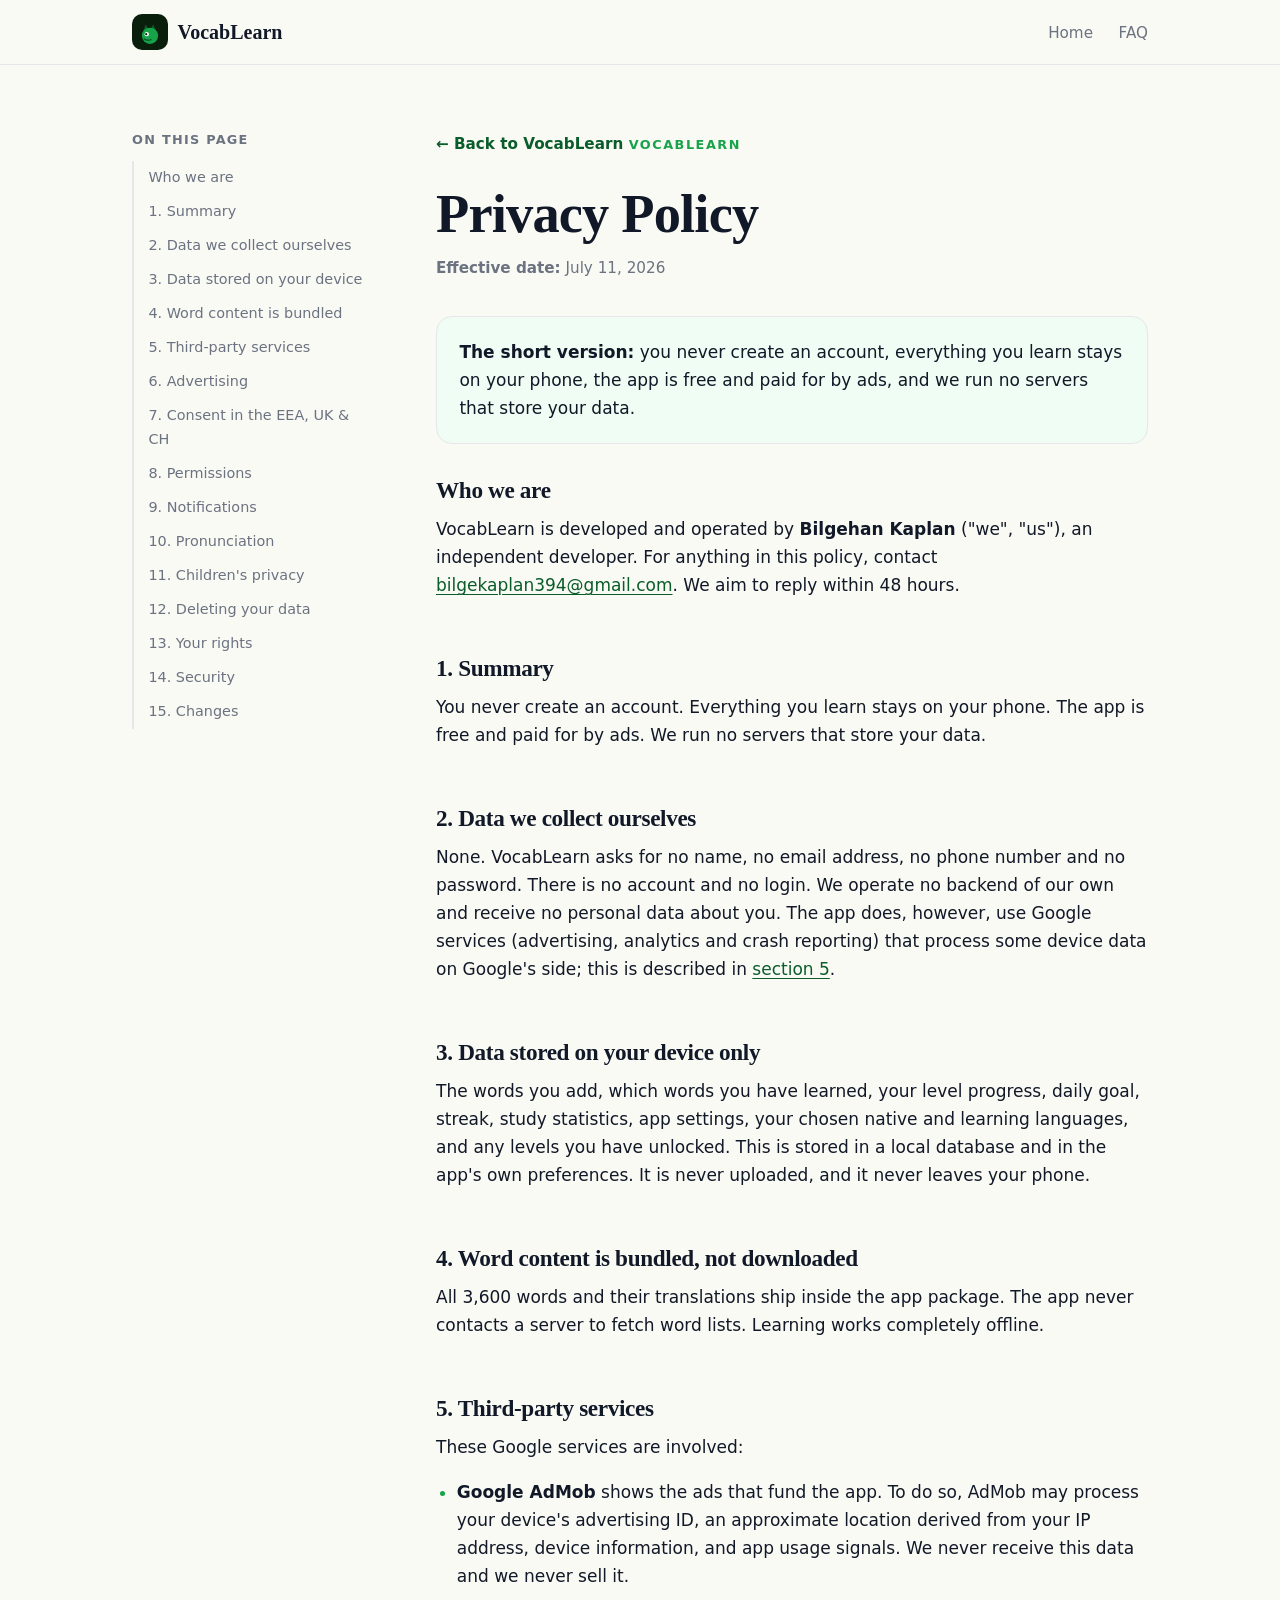
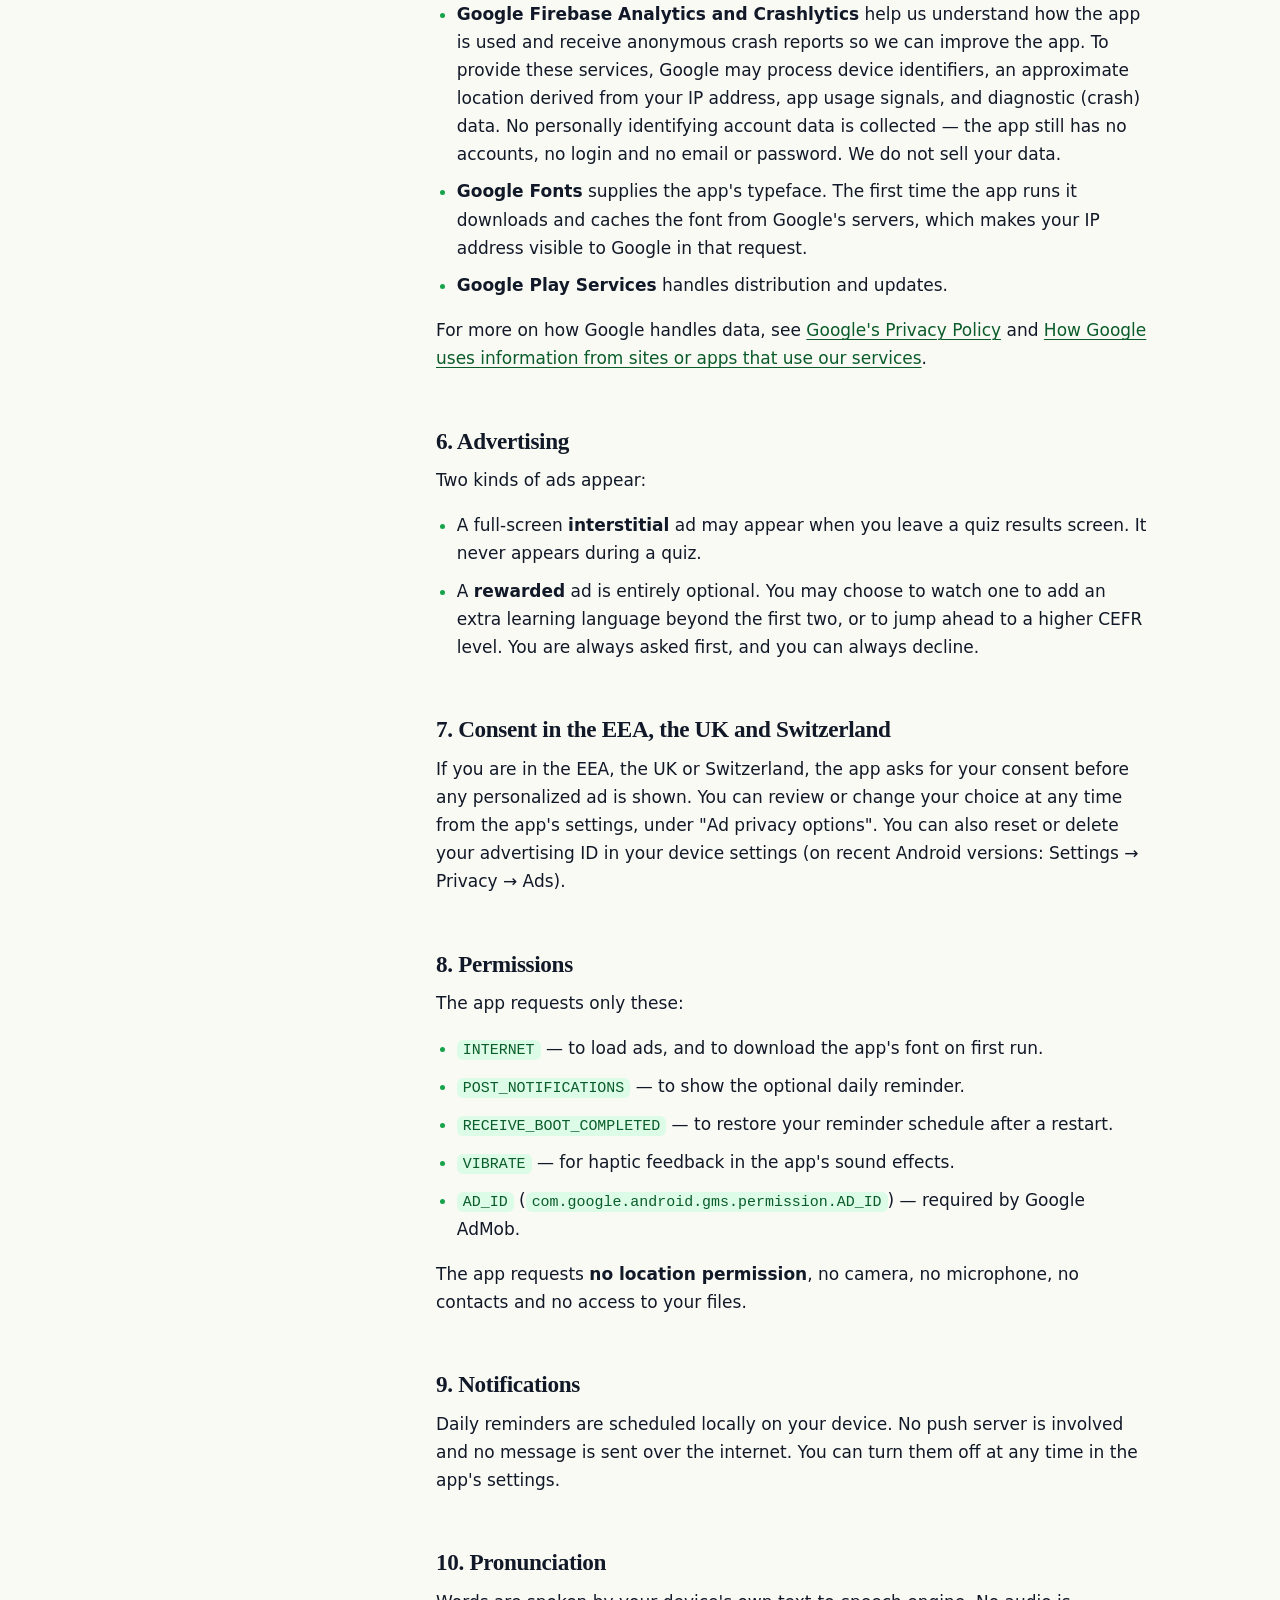
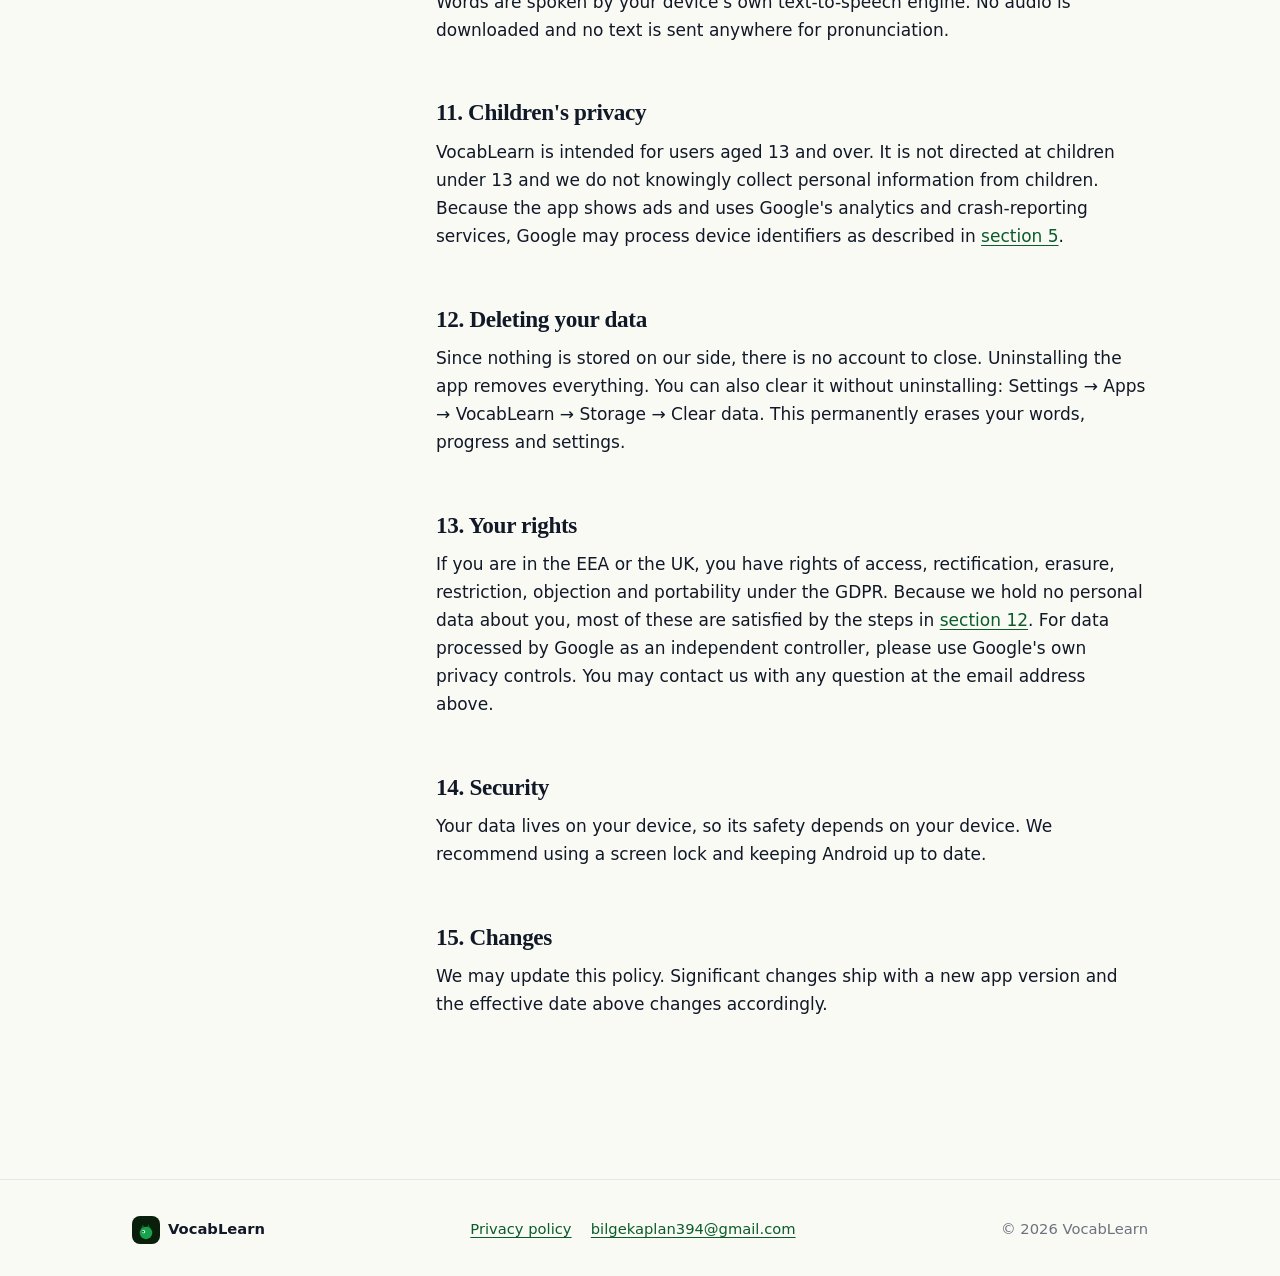
==== commit 615d0da3: "Update developer name in privacy policy" ====
--- a/privacy.html
+++ b/privacy.html
@@ -79,7 +79,7 @@
       <h2 id="who">Who we are <a class="anchor-link" href="#who" aria-label="Link to this section">#</a></h2>
       <!-- OWNER: replace [DEVELOPER LEGAL NAME] below with your legal name
            before publishing this page. -->
-      <p>VocabLearn is developed and operated by <strong>[DEVELOPER LEGAL NAME]</strong> ("we", "us"), an independent developer. For anything in this policy, contact <a href="mailto:bilgekaplan394@gmail.com">bilgekaplan394@gmail.com</a>. We aim to reply within 48 hours.</p>
+      <p>VocabLearn is developed and operated by <strong>Bilgehan Kaplan</strong> ("we", "us"), an independent developer. For anything in this policy, contact <a href="mailto:bilgekaplan394@gmail.com">bilgekaplan394@gmail.com</a>. We aim to reply within 48 hours.</p>
 
       <h2 id="summary">1. Summary <a class="anchor-link" href="#summary" aria-label="Link to this section">#</a></h2>
       <p>You never create an account. Everything you learn stays on your phone. The app is free and paid for by ads. We run no servers that store your data.</p>
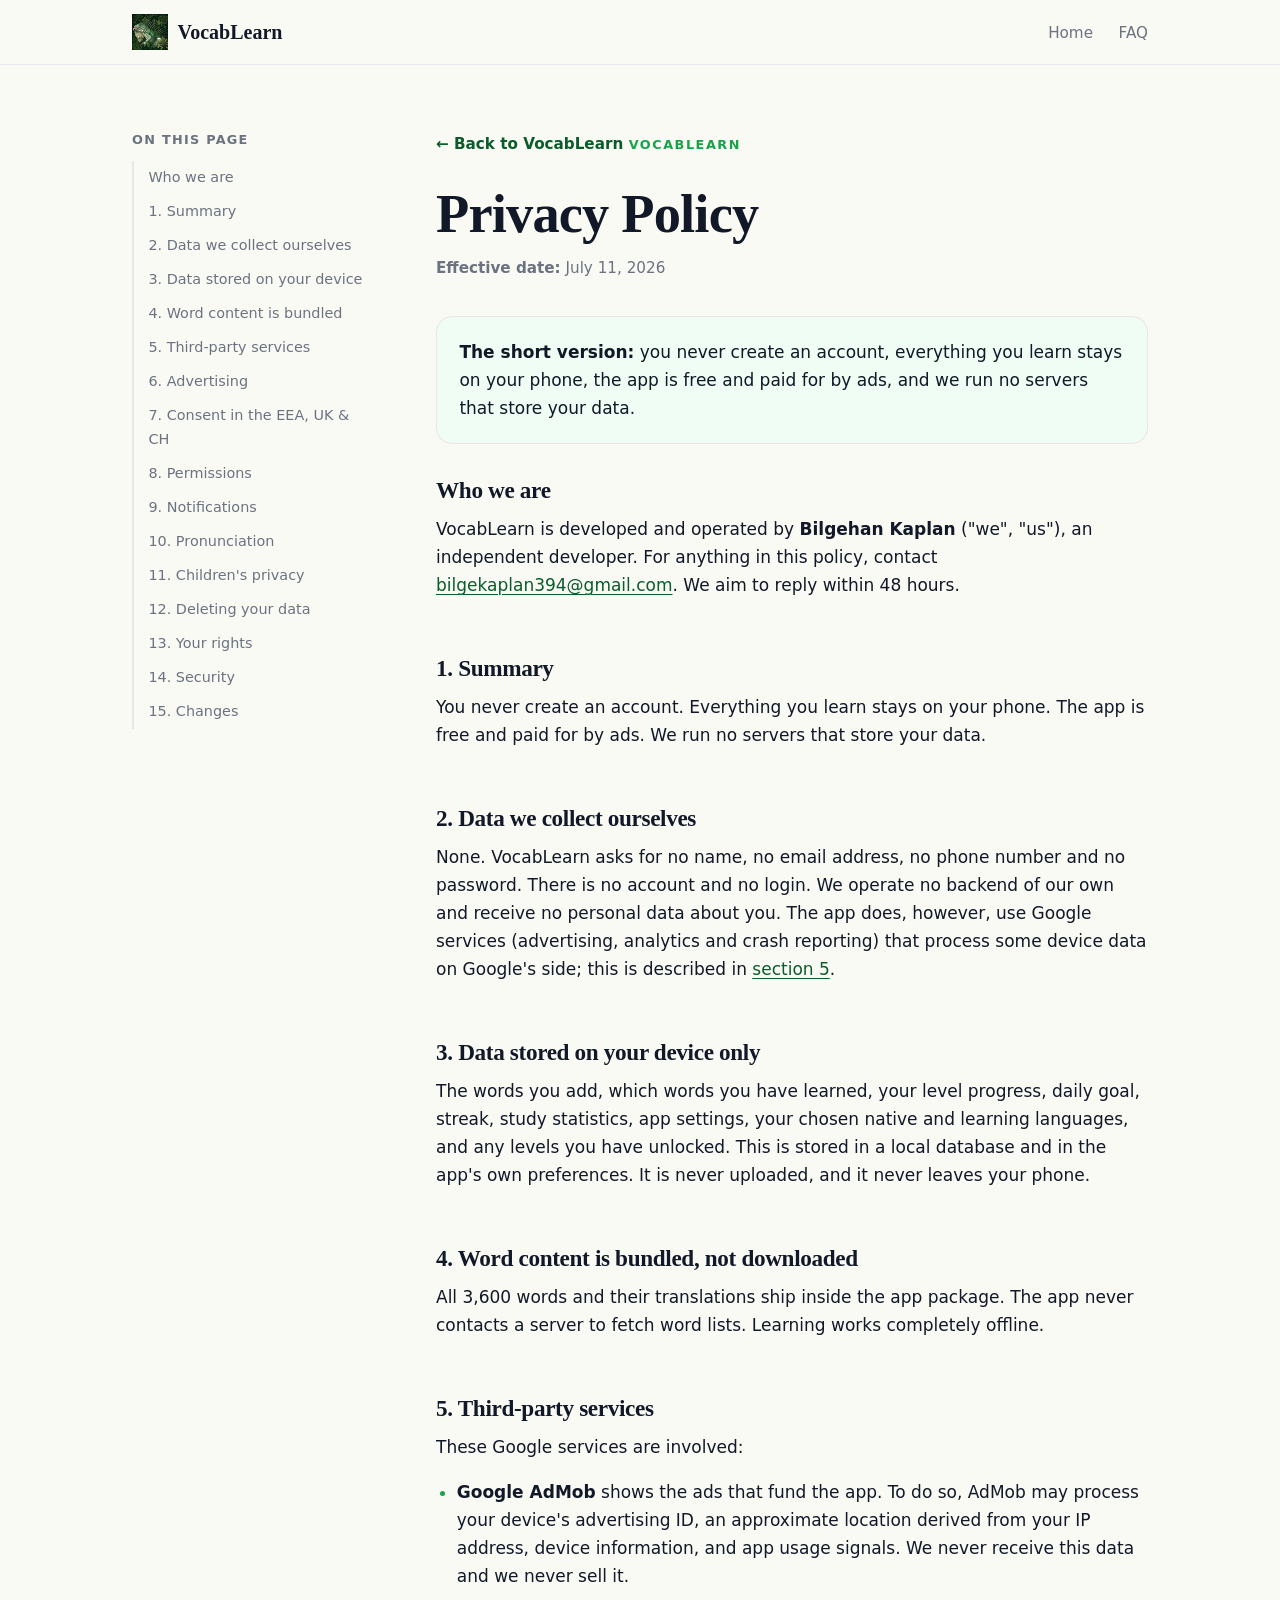
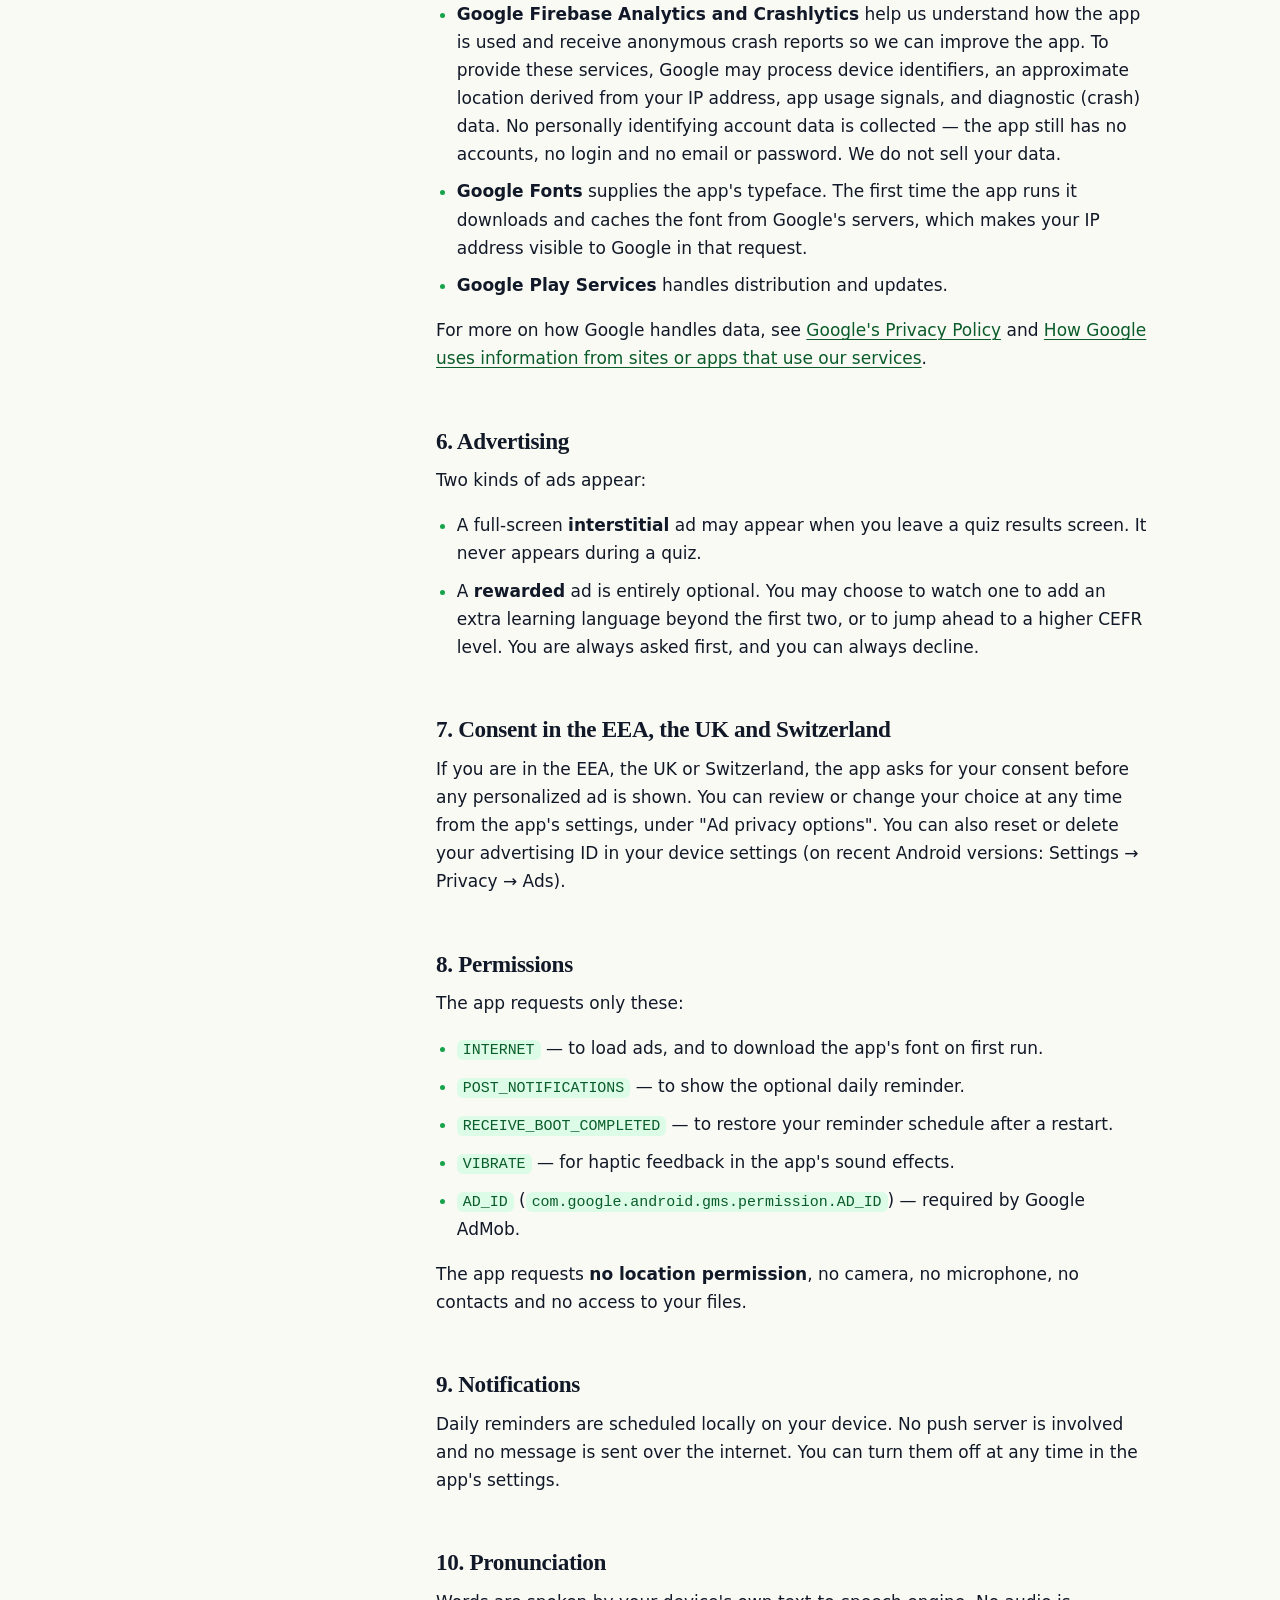
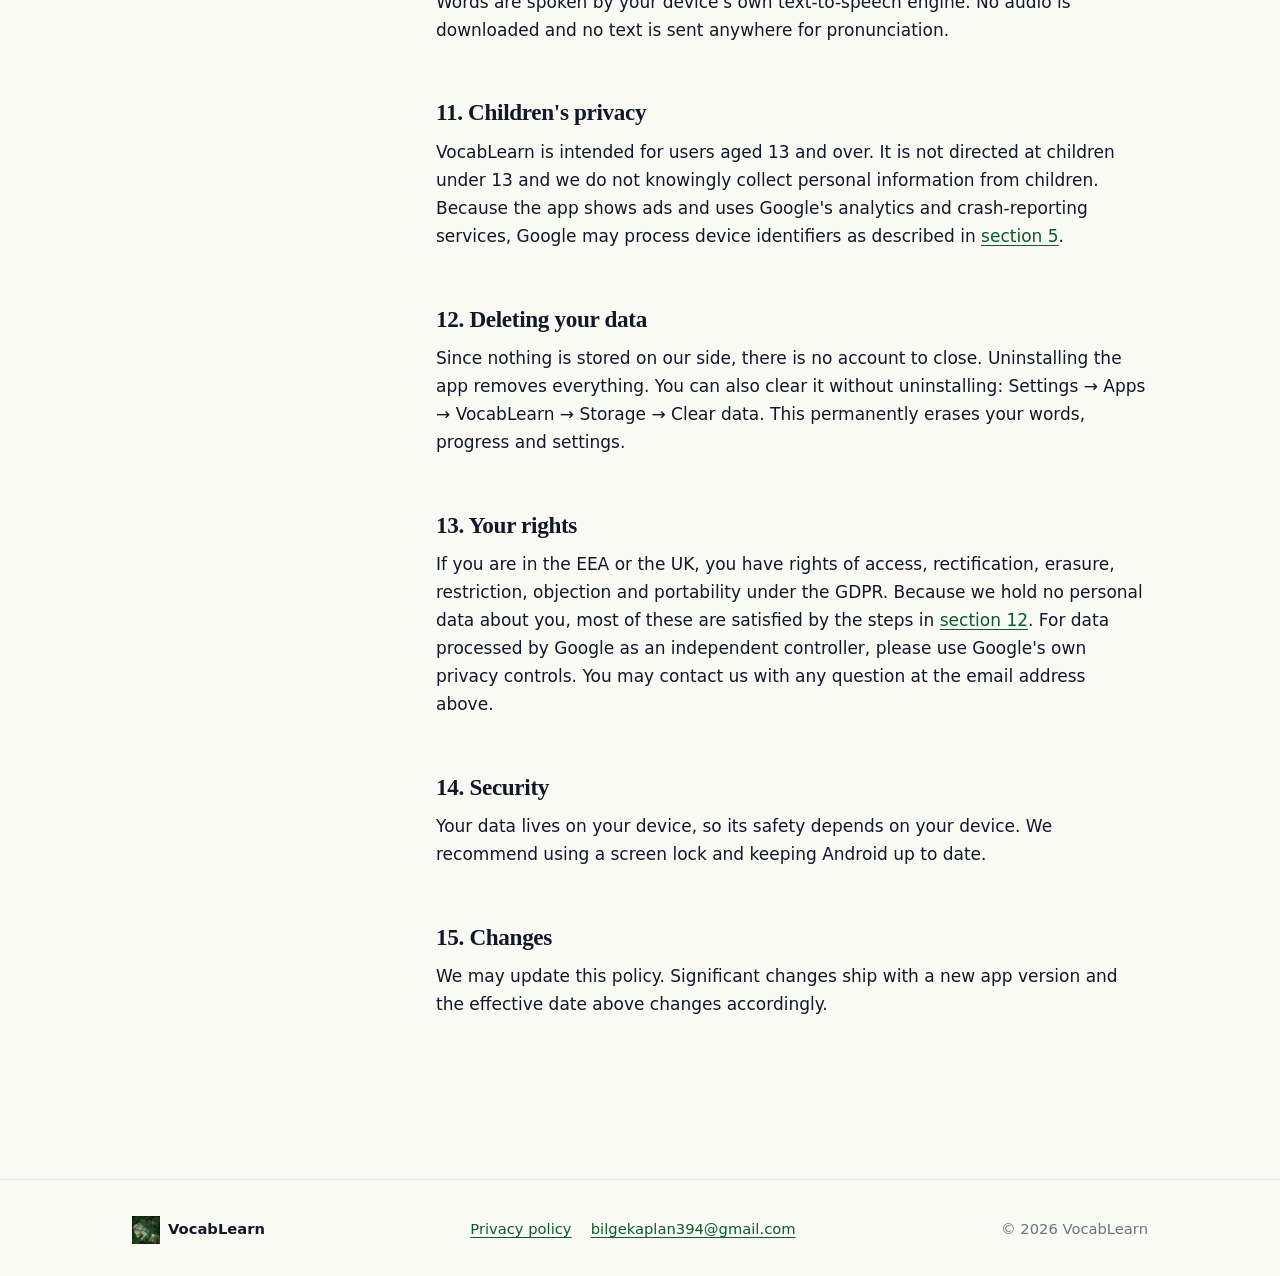
==== commit 04b26442: "Replace SVG logo with PNG in privacy.html" ====
--- a/privacy.html
+++ b/privacy.html
@@ -11,7 +11,7 @@
   <meta property="og:description" content="No account and no backend of our own. Your learning data stays on your device.">
   <meta property="og:site_name" content="VocabLearn">
 
-  <link rel="icon" href="data:image/svg+xml,%3Csvg xmlns='http://www.w3.org/2000/svg' viewBox='0 0 48 48'%3E%3Crect width='48' height='48' rx='11' fill='%230A1E0C'/%3E%3Cpath d='M10 24 L16 10 L23 21 L30 10 L37 24 Z' fill='%230A5C2A'/%3E%3Ccircle cx='24' cy='31' r='15' fill='%2316A34A'/%3E%3Ccircle cx='18' cy='28' r='4' fill='%23ffffff'/%3E%3Ccircle cx='17' cy='28' r='2' fill='%230A1E0C'/%3E%3C/svg%3E">
+  <link rel="icon" type="image/png" href="assets/favicon.png">
 
   <link rel="stylesheet" href="styles.css">
   <script>document.documentElement.classList.remove('no-js');</script>
@@ -22,13 +22,7 @@
     <div class="container nav">
       <a class="brand" href="index.html" aria-label="VocabLearn home">
         <span class="brand-mark" aria-hidden="true">
-          <svg viewBox="0 0 48 48" xmlns="http://www.w3.org/2000/svg" aria-hidden="true">
-            <path d="M10 26 L16 10 L23 22 L30 10 L37 26 Z" fill="#0A5C2A"/>
-            <circle cx="24" cy="31" r="15" fill="#16A34A"/>
-            <circle cx="18" cy="28" r="4" fill="#ffffff"/>
-            <circle cx="17" cy="28" r="2" fill="#0A1E0C"/>
-            <path d="M13 37 Q19 41 26 38" fill="none" stroke="#0A5C2A" stroke-width="2.4" stroke-linecap="round"/>
-          </svg>
+          <img src="assets/iguana-logo.png" alt="" width="36" height="36">
         </span>
         VocabLearn
       </a>
@@ -152,12 +146,7 @@
     <div class="container footer-row">
       <span class="footer-brand">
         <span class="brand-mark" aria-hidden="true">
-          <svg viewBox="0 0 48 48" xmlns="http://www.w3.org/2000/svg" aria-hidden="true">
-            <path d="M10 26 L16 10 L23 22 L30 10 L37 26 Z" fill="#0A5C2A"/>
-            <circle cx="24" cy="31" r="15" fill="#16A34A"/>
-            <circle cx="18" cy="28" r="4" fill="#ffffff"/>
-            <circle cx="17" cy="28" r="2" fill="#0A1E0C"/>
-          </svg>
+          <img src="assets/iguana-logo.png" alt="" width="28" height="28">
         </span>
         VocabLearn
       </span>
